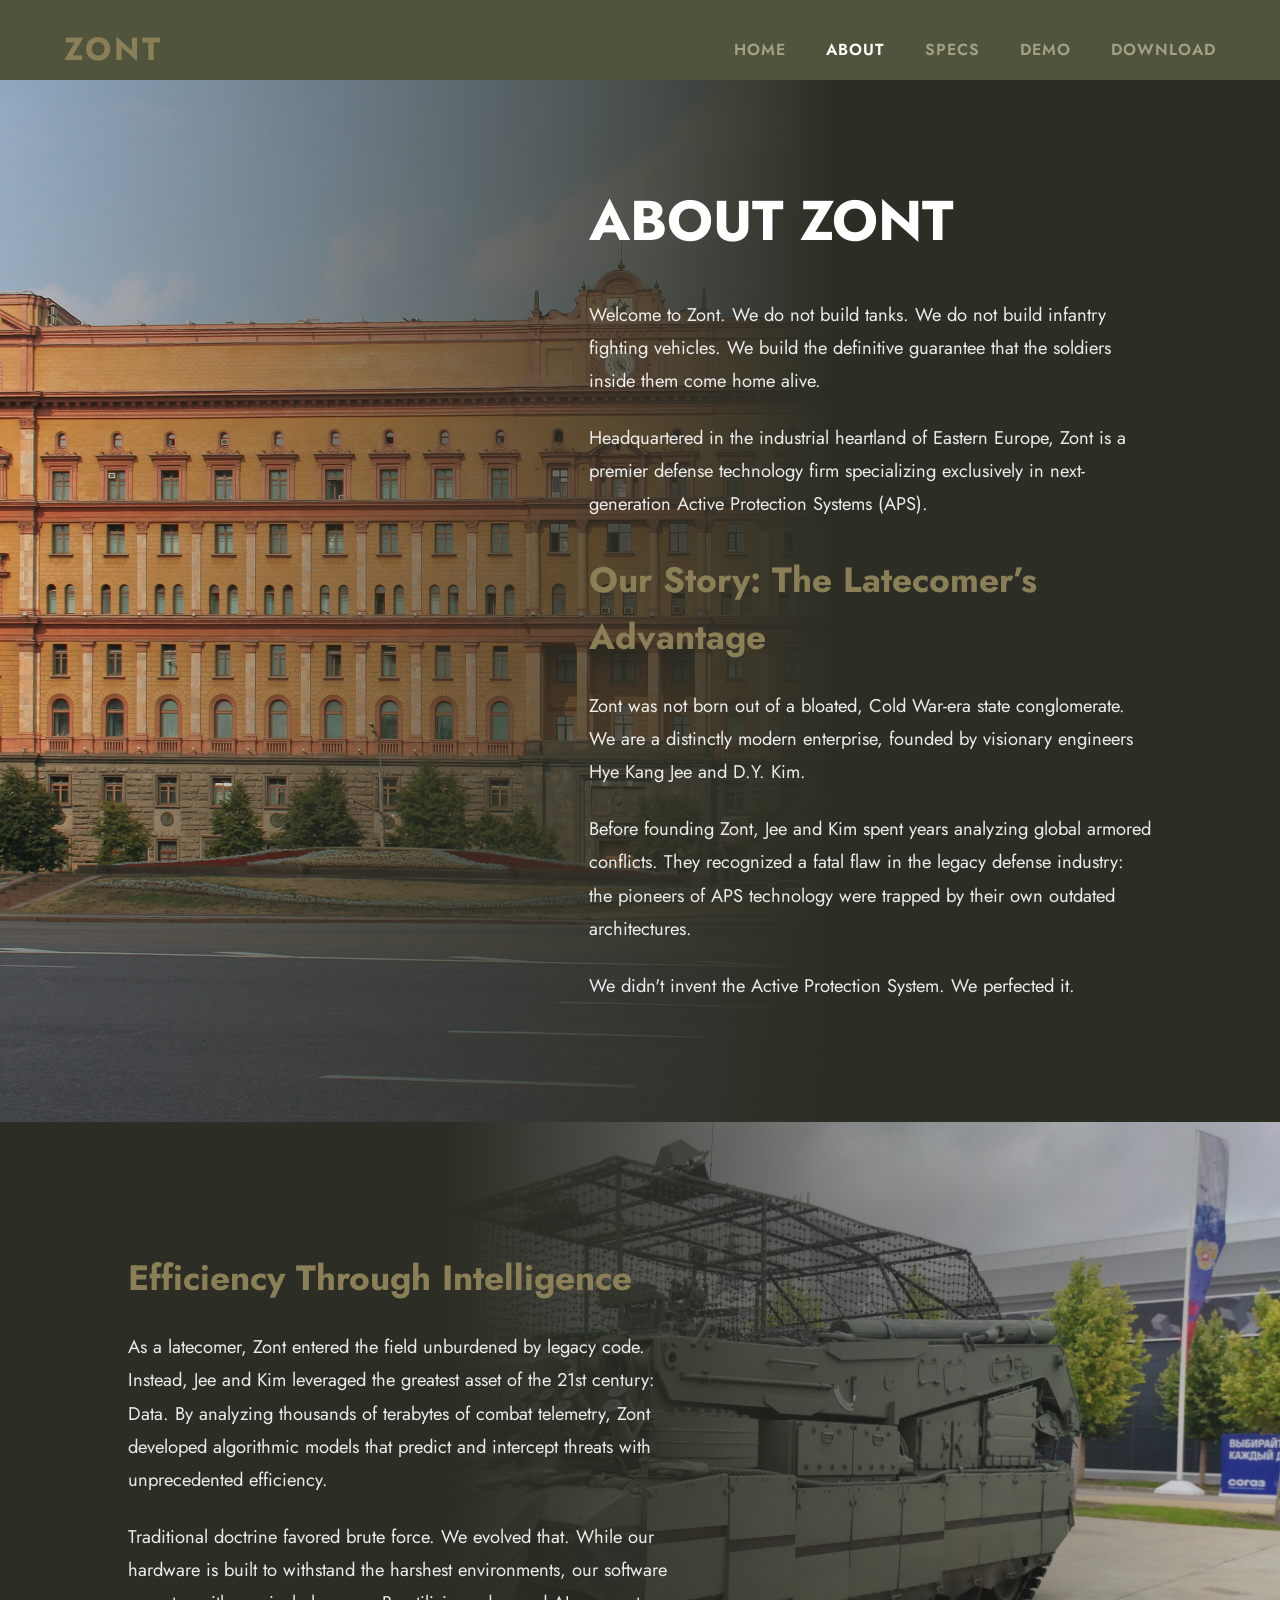
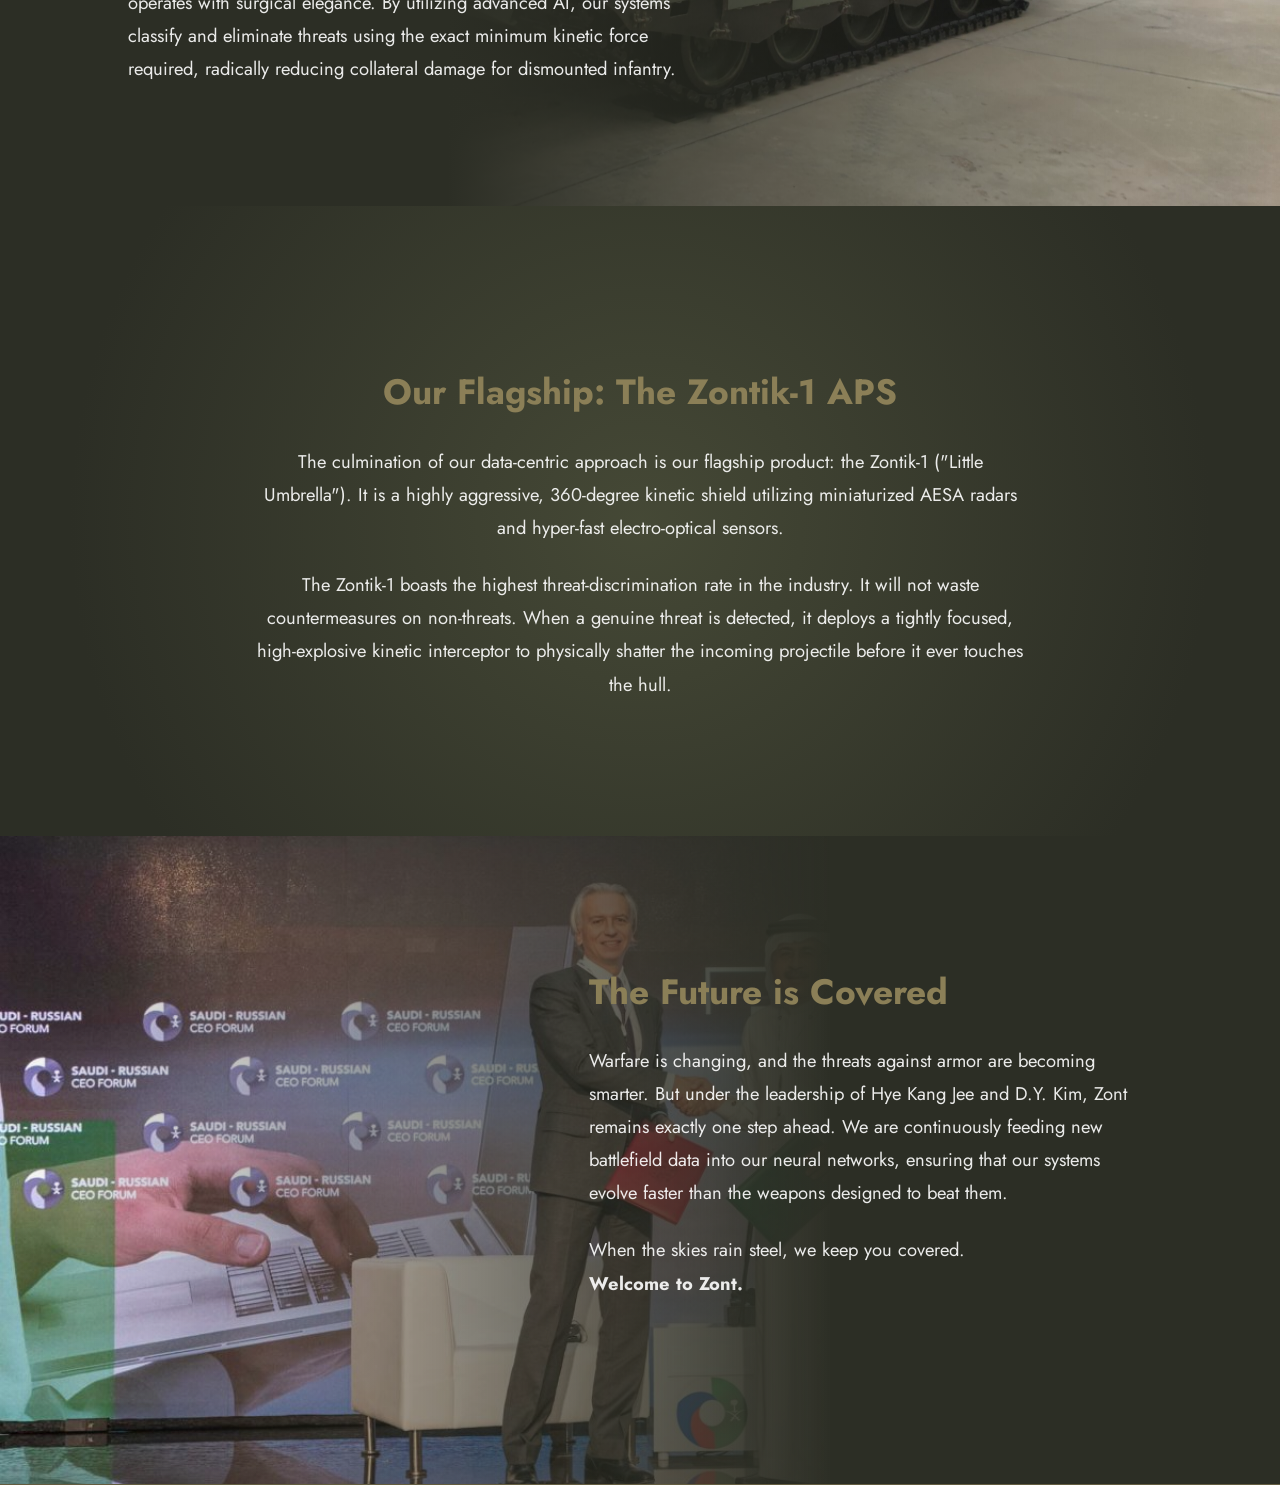
==== about.html @ 107495e9 "Update about.html" ====
<!DOCTYPE html>
<html lang="en">
<head>
    <meta charset="UTF-8">
    <meta name="viewport" content="width=device-width, initial-scale=1.0">
    <title>About Zont</title>
    <link href="https://fonts.googleapis.com/css2?family=Jost:wght@400;600;700&display=swap" rel="stylesheet">
    <link rel="stylesheet" href="style.css">

    <style>
        /* =========================================
           ABOUT PAGE: GRADIENT DECORATION (UPDATED)
           ========================================= */
        #about {
            padding-top: 5rem;
            padding-bottom: 0;
            padding-left: 0;
            padding-right: 0;
        }

        .about-section {
            padding: 6rem 10%;
            min-height: 70vh;
            display: flex;
            align-items: center;
        }

        .text-box {
            color: rgba(255, 255, 255, 0.9);
            z-index: 2;
        }

        .text-box h2 {
            font-size: 3.5rem;
            color: #ffffff;
            margin-bottom: 2rem;
            text-transform: uppercase;
        }

        .text-box h3 {
            font-size: 2.2rem;
            color: var(--color-4);
            margin-bottom: 1.5rem;
            margin-top: 2rem;
        }

        .text-box p {
            font-size: 1.15rem;
            margin-bottom: 1.5rem;
            line-height: 1.8;
        }

        /* 1. 사진 왼쪽 (company_building.jpg) */
        .bg-left {
            background: linear-gradient(to right, rgba(44, 46, 37, 0) 0%, #2C2E25 65%), url('company_building.jpg') center/cover no-repeat;
        }
        .bg-left .text-box {
            margin-left: auto;
            width: 55%;
        }

        /* 2. 사진 오른쪽 (BREM-80-ARV) */
        .bg-right {
            background: linear-gradient(to left, rgba(44, 46, 37, 0) 0%, #2C2E25 65%), url('BREM-80-ARV-at-Army-2024-event-scaled.jpg') center/cover no-repeat;
        }
        .bg-right .text-box {
            margin-right: auto;
            width: 55%;
        }

        /* 3. 사진 중앙 (image-5.webp) */
        .bg-center {
            background: radial-gradient(circle, rgba(44, 46, 37, 0.3) 0%, #2C2E25 80%), url('image-5.webp') center/cover no-repeat;
            justify-content: center;
            text-align: center;
            padding-bottom: 5rem;
        }
        .bg-center .text-box {
            margin: 0 auto;
            width: 75%;
        }

        /* 4. 사진 왼쪽 하단 (새로운 포럼 이미지) */
        .bg-bottom {
            background: linear-gradient(to right, rgba(44, 46, 37, 0) 0%, #2C2E25 65%), url('bj3qH2gw-Saudi---Russian-CEO-Forum-resize-1200x800.jpg') center/cover no-repeat;
        }
        .bg-bottom .text-box {
            margin-left: auto;
            width: 55%;
            padding-bottom: 4rem;
        }
    </style>
</head>
<body>
    <nav id="navbar">
        <div class="logo">ZONT</div>
        <ul class="nav-links">
            <li><a href="index.html">Home</a></li>
            <li><a href="about.html" class="active">About</a></li>
            <li><a href="index.html#specs">Specs</a></li>
            <li><a href="demo.html">Demo</a></li>
            <li><a href="index.html#download">Download</a></li>
        </ul>
    </nav>

    <section id="about">
        
        <div class="about-section bg-left">
            <div class="text-box">
                <h2>About Zont</h2>
                <p>Welcome to Zont. We do not build tanks. We do not build infantry fighting vehicles. We build the definitive guarantee that the soldiers inside them come home alive.</p>
                <p>Headquartered in the industrial heartland of Eastern Europe, Zont is a premier defense technology firm specializing exclusively in next-generation Active Protection Systems (APS).</p>

                <h3>Our Story: The Latecomer’s Advantage</h3>
                <p>Zont was not born out of a bloated, Cold War-era state conglomerate. We are a distinctly modern enterprise, founded by visionary engineers Hye Kang Jee and D.Y. Kim.</p>
                <p>Before founding Zont, Jee and Kim spent years analyzing global armored conflicts. They recognized a fatal flaw in the legacy defense industry: the pioneers of APS technology were trapped by their own outdated architectures.</p>
                <p>We didn't invent the Active Protection System. We perfected it.</p>
            </div>
        </div>

        <div class="about-section bg-right">
            <div class="text-box">
                <h3>Efficiency Through Intelligence</h3>
                <p>As a latecomer, Zont entered the field unburdened by legacy code. Instead, Jee and Kim leveraged the greatest asset of the 21st century: Data. By analyzing thousands of terabytes of combat telemetry, Zont developed algorithmic models that predict and intercept threats with unprecedented efficiency.</p>
                <p>Traditional doctrine favored brute force. We evolved that. While our hardware is built to withstand the harshest environments, our software operates with surgical elegance. By utilizing advanced AI, our systems classify and eliminate threats using the exact minimum kinetic force required, radically reducing collateral damage for dismounted infantry.</p>
            </div>
        </div>

        <div class="about-section bg-center">
            <div class="text-box">
                <h3>Our Flagship: The Zontik-1 APS</h3>
                <p>The culmination of our data-centric approach is our flagship product: the Zontik-1 ("Little Umbrella"). It is a highly aggressive, 360-degree kinetic shield utilizing miniaturized AESA radars and hyper-fast electro-optical sensors.</p>
                <p>The Zontik-1 boasts the highest threat-discrimination rate in the industry. It will not waste countermeasures on non-threats. When a genuine threat is detected, it deploys a tightly focused, high-explosive kinetic interceptor to physically shatter the incoming projectile before it ever touches the hull.</p>
            </div>
        </div>

        <div class="about-section bg-bottom">
            <div class="text-box">
                <h3>The Future is Covered</h3>
                <p>Warfare is changing, and the threats against armor are becoming smarter. But under the leadership of Hye Kang Jee and D.Y. Kim, Zont remains exactly one step ahead. We are continuously feeding new battlefield data into our neural networks, ensuring that our systems evolve faster than the weapons designed to beat them.</p>
                <p>When the skies rain steel, we keep you covered.<br><strong>Welcome to Zont.</strong></p>
            </div>
        </div>

    </section>

    <script src="script.js"></script>
</body>
</html>
---- style.css ----
/* ==========================================================================
   1. VARIABLES & RESET (변수 및 초기화)
   ========================================================================== */
:root {
    --color-1: #2C2E25;
    --color-2: #50543D;
    --color-3: #635D40;
    --color-4: #8B7F57;
    --color-5: #A3A184;
}

* {
    margin: 0;
    padding: 0;
    box-sizing: border-box;
}

body, html {
    font-family: 'Jost', sans-serif;
    background-color: var(--color-1);
    color: var(--color-5);
    scroll-behavior: smooth;
    line-height: 1.6;
}

/* ==========================================================================
   2. TYPOGRAPHY & UI ELEMENTS (공통 레이아웃 및 UI 요소)
   ========================================================================== */
/* 섹션 공통 레이아웃: 블록 형태의 구조 강조 */
section {
    padding: 6rem 10%;
    min-height: 50vh;
    display: flex;
    flex-direction: column;
    justify-content: center;
    border-bottom: 1px solid var(--color-3);
}

/* 공통 섹션 제목: 칼라시니코프 사이트 특유의 짧은 강조선 사용 */
.section-title {
    font-size: 3rem;
    margin-bottom: 3rem;
    text-transform: uppercase;
    color: #ffffff;
    letter-spacing: 2px;
    position: relative;
    padding-bottom: 1rem;
}

.section-title::after {
    content: '';
    position: absolute;
    bottom: 0;
    left: 0;
    width: 60px;
    height: 4px;
    background-color: var(--color-4);
}

/* 공통 버튼: 둥근 모서리와 그라데이션 제거, 직관적인 평면 디자인 */
.btn {
    display: inline-block;
    padding: 1rem 3rem;
    background-color: var(--color-4);
    color: var(--color-1);
    text-decoration: none;
    font-size: 1.1rem;
    font-weight: 700;
    text-transform: uppercase;
    letter-spacing: 2px;
    border: 2px solid var(--color-4);
    transition: all 0.3s;
}

.btn:hover {
    background-color: transparent;
    color: var(--color-4);
}

/* ==========================================================================
   3. NAVIGATION BAR (가이드바)
   ========================================================================== */
/* 어둡고 직선적인 상단 바 */
#navbar {
    display: flex;
    justify-content: space-between;
    align-items: center;
    padding: 1.5rem 4rem;
    background-color: rgba(44, 46, 37, 0.95);
    position: fixed;
    width: 100%;
    top: 0;
    z-index: 1000;
    border-bottom: 1px solid var(--color-3);
    text-transform: uppercase;
}

.logo {
    font-size: 2rem;
    font-weight: 700;
    color: var(--color-4);
    letter-spacing: 3px;
}

.nav-links {
    list-style: none;
    display: flex;
    gap: 2.5rem;
}

.nav-links a {
    color: var(--color-5);
    text-decoration: none;
    font-size: 1rem;
    font-weight: 600;
    letter-spacing: 1px;
    transition: color 0.3s;
}

.nav-links a:hover, .nav-links a.active {
    color: #ffffff;
}

/* ==========================================================================
   4. HERO SECTION (메인 최상단 슬라이더 화면)
   ========================================================================== */
.hero {
    position: relative;
    height: 100vh;
    background:
        linear-gradient(rgba(44, 46, 37, 0.8), rgba(44, 46, 37, 0.95)),
        url("company_building.jpg");
    background-size: cover;
    background-position: center;
    background-repeat: no-repeat;
    border-bottom: 5px solid var(--color-4);
    overflow: hidden;
}

.slider-container {
    position: relative;
    width: 100%;
    height: 100%;
}

.hero-slide {
    position: absolute;
    top: 0;
    left: 0;
    width: 100%;
    height: 100%;
    display: flex;
    align-items: center;
    padding: 0 10%;
    opacity: 0;
    visibility: hidden;
    transition: opacity 0.6s ease-in-out, visibility 0.6s ease-in-out;
}

.hero-slide.active {
    opacity: 1;
    visibility: visible;
    z-index: 2;
}

.hero-content {
    max-width: 800px;
    transform: translateY(20px);
    transition: transform 0.6s ease-in-out;
}

.hero-slide.active .hero-content {
    transform: translateY(0);
}

.hero-content h1 {
    font-size: 6rem;
    font-weight: 700;
    color: #ffffff;
    margin-bottom: 1rem;
    letter-spacing: 5px;
    text-transform: uppercase;
    line-height: 1.1;
}

.hero-content p {
    font-size: 1.5rem;
    color: var(--color-5);
    margin-bottom: 3rem;
    font-weight: 400;
    letter-spacing: 1px;
}

/* 슬라이더 화살표 (박스 제거 및 깔끔한 텍스트형으로 변경) */
.slide-arrow {
    position: absolute;
    top: 50%;
    transform: translateY(-50%);
    background: transparent; /* 배경 투명하게 */
    color: rgba(255, 255, 255, 0.5); /* 반투명한 흰색 */
    border: none; /* 테두리 제거 */
    font-size: 3rem; /* 화살표 크기 키움 */
    padding: 10px 20px;
    cursor: pointer;
    z-index: 10;
    transition: color 0.3s, transform 0.3s;
}

.slide-arrow:hover {
    background: transparent;
    color: var(--color-4); /* 마우스 올리면 브랜드 컬러로 변경 */
    transform: translateY(-50%) scale(1.2); /* 살짝 커지는 애니메이션 */
}

.prev-arrow { left: 2%; }
.next-arrow { right: 2%; }

/* ==========================================================================
   비디오 슬라이드 배경 처리
   ========================================================================== */
.video-container {
    position: absolute;
    top: 0;
    left: 0;
    width: 100%;
    height: 100%;
    z-index: 0;
    overflow: hidden;
}

.video-container video {
    width: 100%;
    height: 100%;
    object-fit: cover; /* 영상 비율을 유지하면서 꽉 채움 */
}

/* 영상 위에 어두운 그라데이션 필름을 덮어 글씨가 잘 보이게 함 */
.video-container::after {
    content: '';
    position: absolute;
    top: 0;
    left: 0;
    width: 100%;
    height: 100%;
    background: linear-gradient(rgba(44, 46, 37, 0.7), rgba(44, 46, 37, 0.95));
}

.hero-slide .hero-content {
    position: relative;
    z-index: 1; /* 비디오보다 글씨가 위에 오도록 설정 */
}

/* 슬라이더 하단 점(Dots) */
.slider-dots {
    position: absolute;
    bottom: 5%;
    width: 100%;
    text-align: center;
    z-index: 10;
}

.dot {
    display: inline-block;
    width: 12px;
    height: 12px;
    margin: 0 6px;
    background-color: var(--color-3);
    border-radius: 50%;
    cursor: pointer;
    transition: background-color 0.3s;
}

.dot.active, .dot:hover {
    background-color: var(--color-4);
}

/* ==========================================================================
   5. SPECIFIC SECTIONS (개별 섹션 상세 설정)
   ========================================================================== */
/* 5-1. Company 섹션 */
#company {
    background-color: var(--color-1);
}

#company p {
    font-size: 1.2rem;
    max-width: 900px;
    margin-bottom: 1.5rem;
    color: var(--color-5);
}

/* 5-2. AI System 섹션 */
#ai-system {
    background-color: var(--color-2);
}

.ai-container {
    display: grid;
    grid-template-columns: repeat(auto-fit, minmax(300px, 1fr));
    gap: 20px;
    margin-bottom: 3rem;
}

.ai-image {
    width: 100%;
    height: auto;
    display: block;
    border: 1px solid var(--color-3);
    filter: grayscale(40%) contrast(110%);
    transition: filter 0.3s;
}

.ai-image:hover {
    filter: grayscale(0%) contrast(100%);
}

.ai-text {
    max-width: 900px;
}

.ai-text p {
    font-size: 1.2rem;
    margin-bottom: 1.5rem;
    color: #ffffff;
}

.ai-text ul {
    list-style-type: square;
    margin-left: 2rem;
    color: var(--color-4);
}

.ai-text li {
    font-size: 1.1rem;
    margin-bottom: 0.5rem;
    color: #ffffff;
}

/* 5-3. About 섹션 */
#about {
    background-color: var(--color-2);
    color: #ffffff; /* 본문 텍스트 색상을 흰색으로 변경 */
}

#about .section-title {
    color: #ffffff; /* 큰 제목 색상을 흰색으로 변경 */
}

/* 밑줄 색상은 흰색 글씨와 잘 어울리도록 기존 var(--color-4) 계열로 맞추거나 밝게 유지합니다 */
#about .section-title::after {
    background-color: var(--color-4);
}

.about-text-container {
    max-width: 900px;
}

.about-text-container p {
    font-size: 1.15rem;
    line-height: 1.8;
    margin-bottom: 1.5rem;
}

.about-text-container h3 {
    font-size: 1.8rem;
    margin-top: 3.5rem;
    margin-bottom: 1rem;
    color: #ffffff; /* 소제목 색상을 흰색으로 변경 */
    text-transform: uppercase;
    letter-spacing: 1px;
}

/* ==========================================================================
   6. SPECS SECTION (슬라이드 애니메이션 및 측면 그라데이션 적용)
   ========================================================================== */
#specs {
    position: relative;
    background-color: var(--color-1); /* 전체 기본 배경색 */
    color: var(--color-5);
    padding: 8rem 10%;
    border-bottom: 1px solid var(--color-3);
    overflow: hidden; /* 이미지가 영역 밖으로 튀어나가는 것을 방지 */
}

/* 배경 이미지 및 그라데이션 덮개 (가상 요소 사용) */
#specs::before {
    content: '';
    position: absolute;
    top: 0;
    left: 0; /* 왼쪽 배치 */
    width: 65%; /* 이미지가 차지할 너비 */
    height: 100%;
    
    /* 왼쪽(원본 이미지)에서 오른쪽(배경색)으로 자연스럽게 사라지는 그라데이션 */
    background: linear-gradient(
        to right, 
        rgba(44, 46, 37, 0.2) 0%, 
        var(--color-1) 80%
    ), url('APS.webp');
    background-size: cover;
    background-position: center right; /* 이미지 위치 조정 */
    background-repeat: no-repeat;
    z-index: 1;

    /* 애니메이션 초기 상태: 왼쪽으로 밀려있고 투명함 */
    transform: translateX(-100px);
    opacity: 0;
    transition: transform 1.2s ease-out, opacity 1.2s ease-out;
}

/* .is-visible 클래스가 추가되면 원래 위치로 슬라이드 인 */
#specs.is-visible::before {
    transform: translateX(0);
    opacity: 1;
}

/* .is-hidden 클래스가 추가되면 왼쪽으로 슬라이드 아웃 */
#specs.is-hidden::before {
    transform: translateX(-100px);
    opacity: 0;
}

/* 텍스트와 표가 사진 위로 올라오도록 설정 */
.specs-content {
    display: flex;
    flex-direction: column;
    gap: 3rem;
    position: relative;
    z-index: 2;
    width: 60%; /* 텍스트가 오른쪽 절반에 위치하도록 너비 제한 */
    margin-left: auto; /* 오른쪽 정렬 */
}

/* ... (기존 .specs-overview, .specs-table 스타일 유지) ... */

/* 기존 반투명 박스 배경 제거 (이미지와 자연스럽게 어우러지도록) */
.specs-overview {
    padding-left: 1.5rem;
    border-left: 5px solid var(--color-4);
}

.specs-overview h3 {
    font-size: 1.5rem;
    color: var(--color-4);
    margin-bottom: 1rem;
    text-transform: uppercase;
    letter-spacing: 1px;
}

.specs-overview p {
    font-size: 1.15rem;
    line-height: 1.7;
    margin-bottom: 1rem;
    color: #ffffff;
}

/* 제원표 디자인 */
.specs-table {
    width: 100%;
    border-collapse: collapse;
}

.specs-table th, .specs-table td {
    padding: 1.5rem 1rem;
    border-bottom: 1px solid var(--color-3);
    text-align: left;
    font-size: 1.1rem;
}

.specs-table th {
    color: var(--color-4);
    font-weight: 700;
    width: 40%;
    text-transform: uppercase;
    letter-spacing: 1px;
}

.specs-table td {
    color: #ffffff;
}
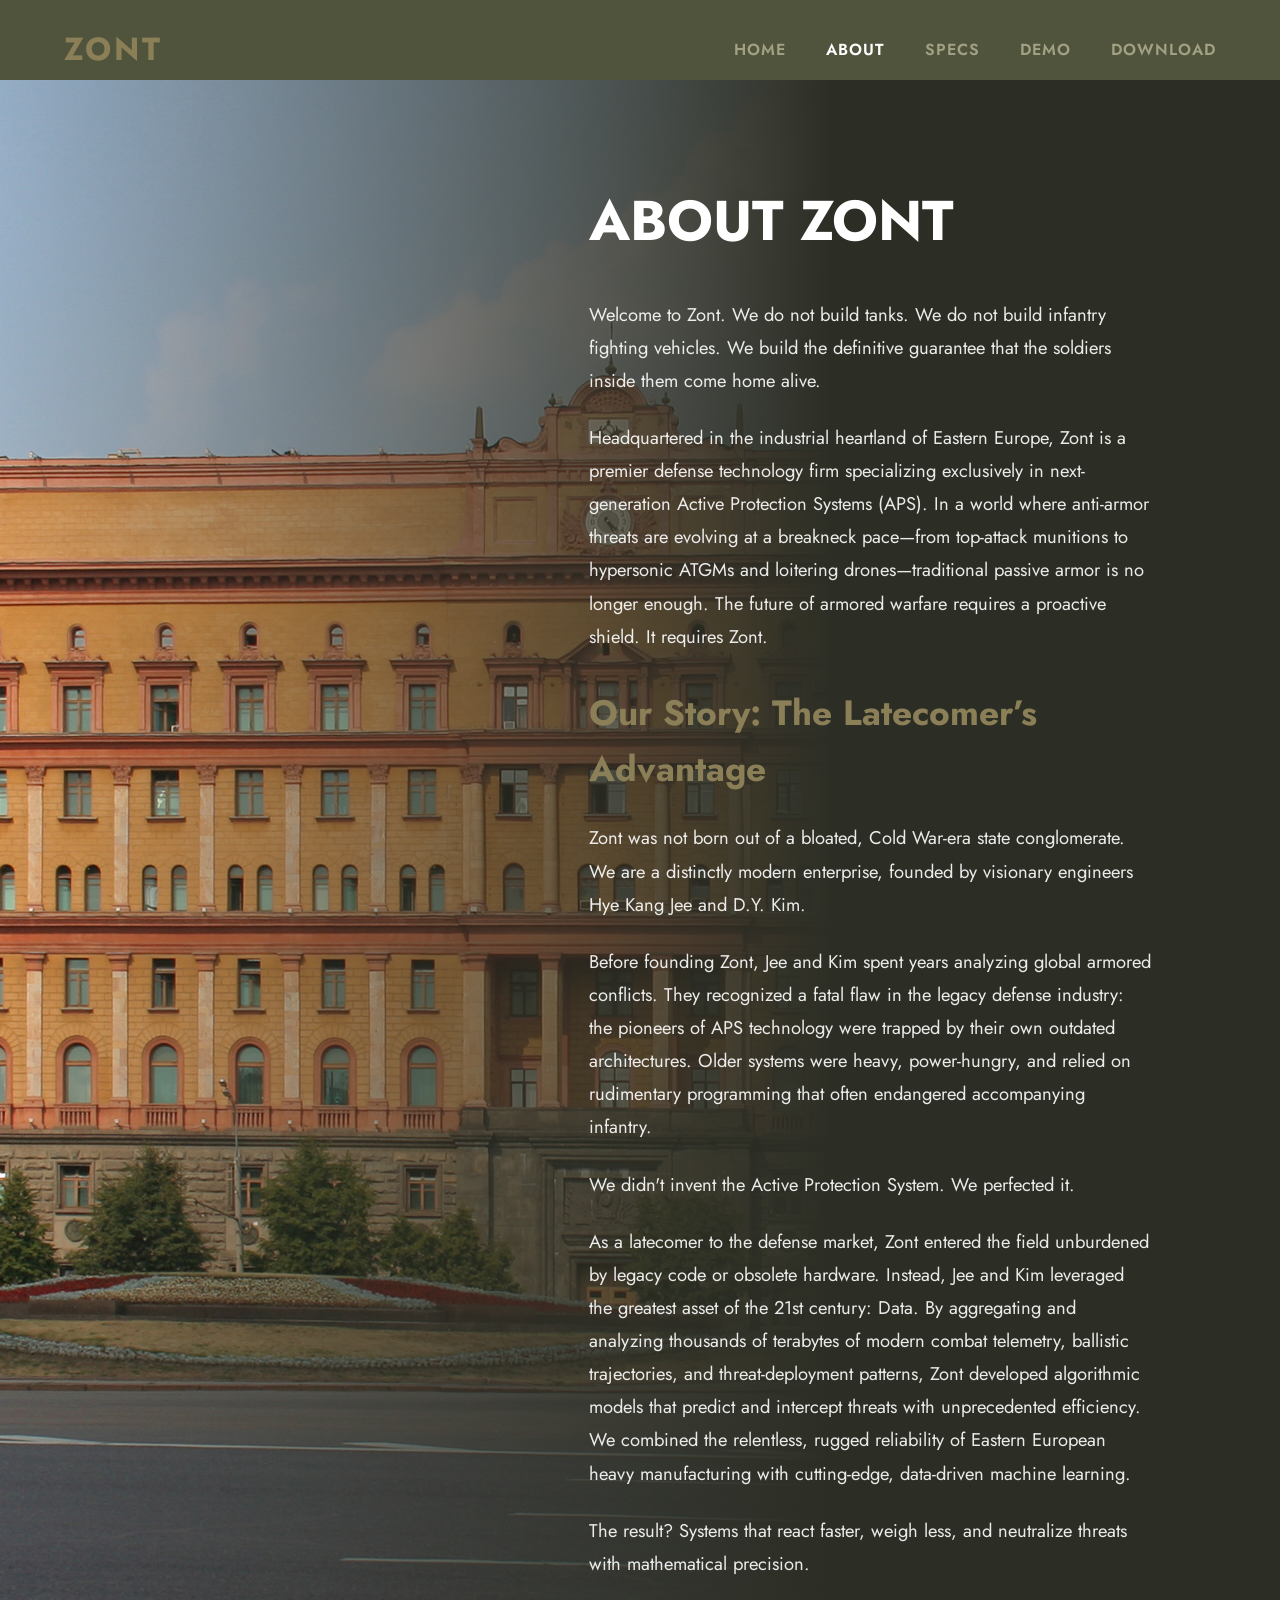
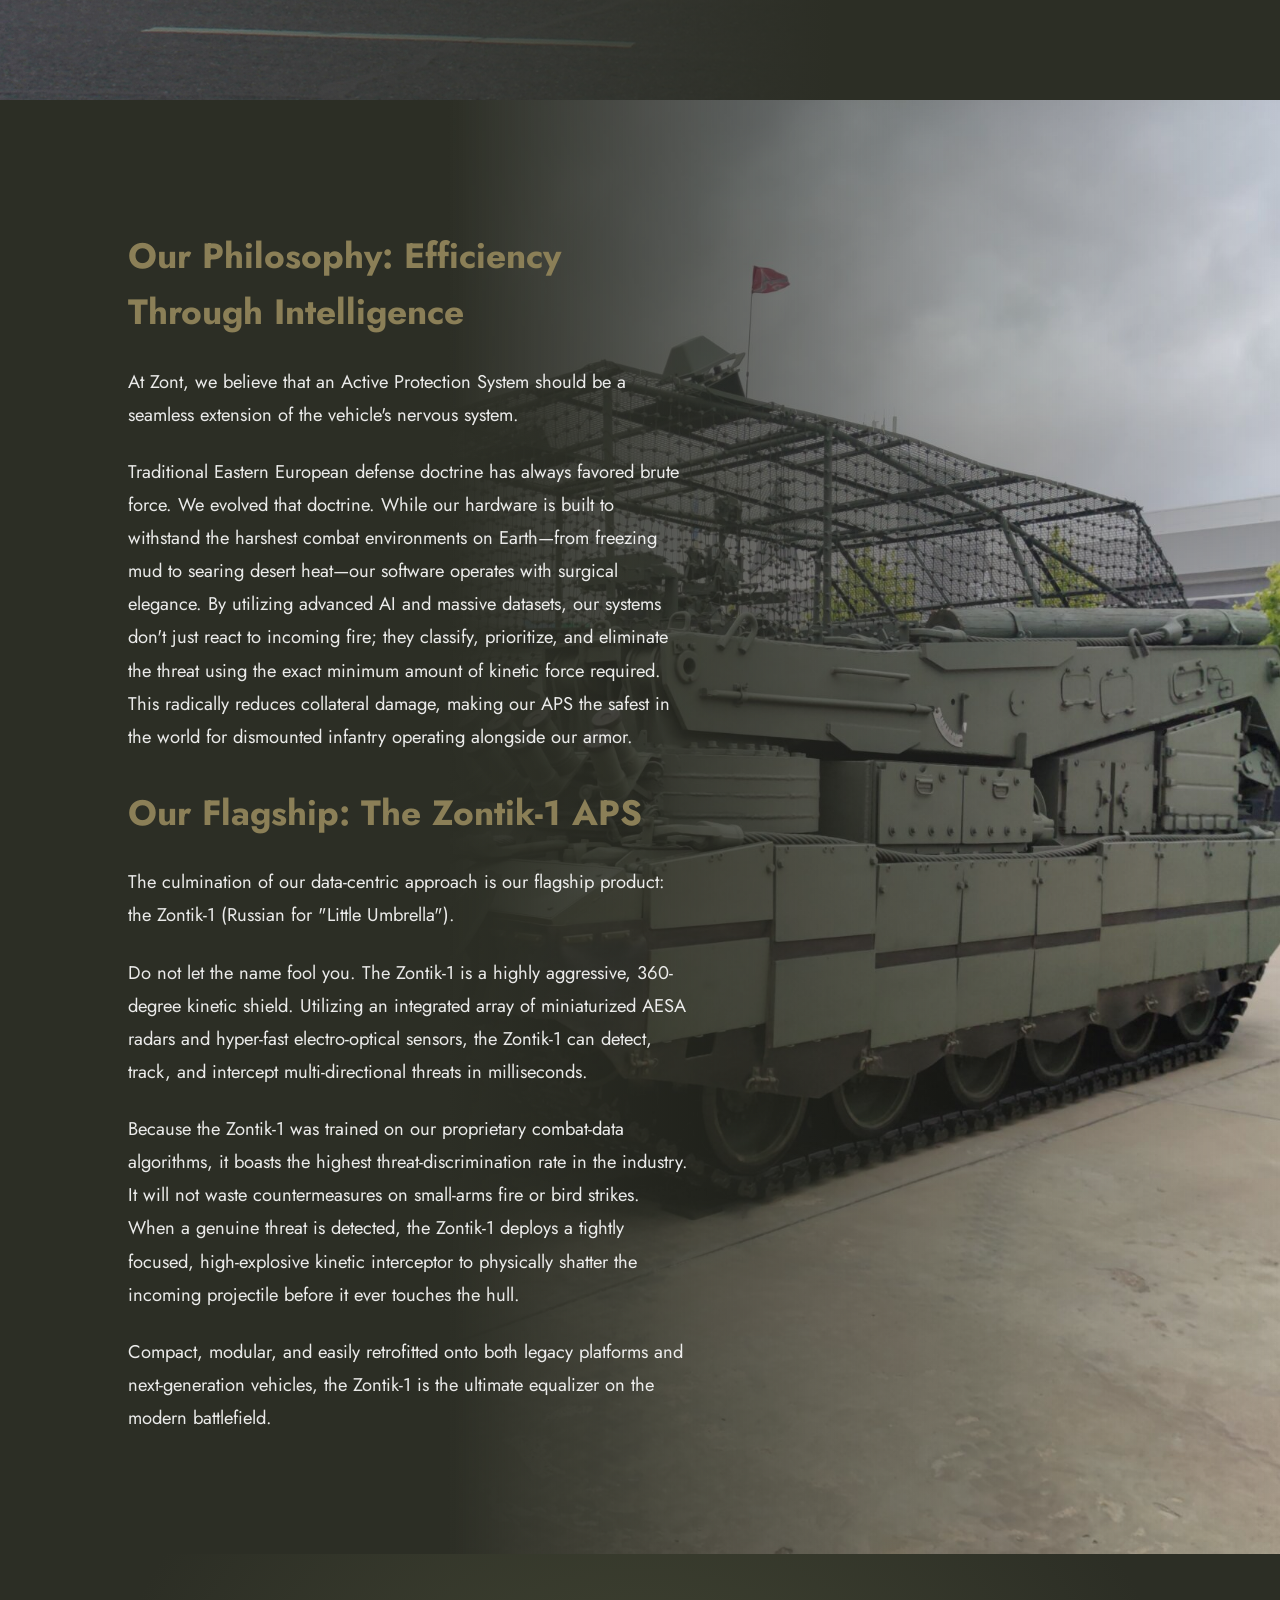
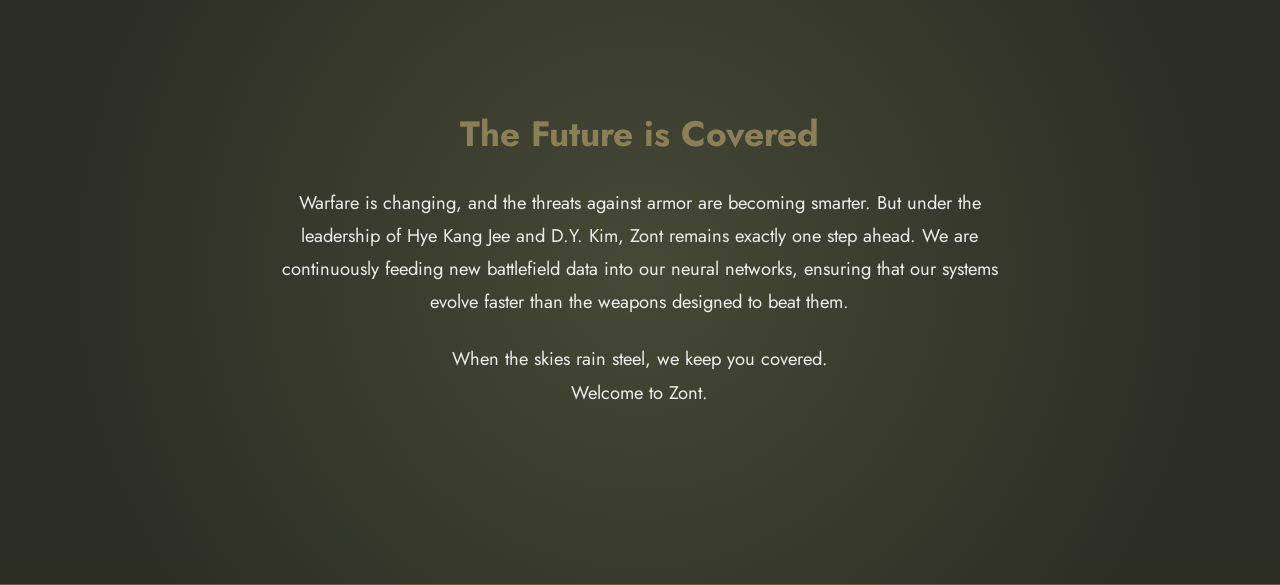
==== commit caef92d3: "Refactor about.html for improved content and styles" ====
--- a/about.html
+++ b/about.html
@@ -9,8 +9,9 @@
 
     <style>
         /* =========================================
-           ABOUT PAGE: GRADIENT DECORATION (UPDATED)
+           ABOUT PAGE: GRADIENT DECORATION
            ========================================= */
+        /* 전체 컨테이너 패딩 리셋 */
         #about {
             padding-top: 5rem;
             padding-bottom: 0;
@@ -50,7 +51,7 @@
             line-height: 1.8;
         }
 
-        /* 1. 사진 왼쪽 (company_building.jpg) */
+        /* 1. 사진 왼쪽 (왼쪽에서 오른쪽으로 어두워지는 그라데이션) -> 텍스트는 오른쪽 배치 */
         .bg-left {
             background: linear-gradient(to right, rgba(44, 46, 37, 0) 0%, #2C2E25 65%), url('company_building.jpg') center/cover no-repeat;
         }
@@ -59,7 +60,7 @@
             width: 55%;
         }
 
-        /* 2. 사진 오른쪽 (BREM-80-ARV) */
+        /* 2. 사진 오른쪽 (오른쪽에서 왼쪽으로 어두워지는 그라데이션) -> 텍스트는 왼쪽 배치 */
         .bg-right {
             background: linear-gradient(to left, rgba(44, 46, 37, 0) 0%, #2C2E25 65%), url('BREM-80-ARV-at-Army-2024-event-scaled.jpg') center/cover no-repeat;
         }
@@ -68,26 +69,16 @@
             width: 55%;
         }
 
-        /* 3. 사진 중앙 (image-5.webp) */
+        /* 3. 사진 중앙 (중앙에서 바깥으로 어두워지는 원형 그라데이션) -> 텍스트는 중앙 배치 */
         .bg-center {
             background: radial-gradient(circle, rgba(44, 46, 37, 0.3) 0%, #2C2E25 80%), url('image-5.webp') center/cover no-repeat;
             justify-content: center;
             text-align: center;
-            padding-bottom: 5rem;
+            padding-bottom: 8rem;
         }
         .bg-center .text-box {
             margin: 0 auto;
-            width: 75%;
-        }
-
-        /* 4. 사진 왼쪽 하단 (새로운 포럼 이미지) */
-        .bg-bottom {
-            background: linear-gradient(to right, rgba(44, 46, 37, 0) 0%, #2C2E25 65%), url('bj3qH2gw-Saudi---Russian-CEO-Forum-resize-1200x800.jpg') center/cover no-repeat;
-        }
-        .bg-bottom .text-box {
-            margin-left: auto;
-            width: 55%;
-            padding-bottom: 4rem;
+            width: 70%;
         }
     </style>
 </head>
@@ -98,8 +89,7 @@
             <li><a href="index.html">Home</a></li>
             <li><a href="about.html" class="active">About</a></li>
             <li><a href="index.html#specs">Specs</a></li>
-            <li><a href="demo.html">Demo</a></li>
-            <li><a href="index.html#download">Download</a></li>
+            <li><a href="demo.html">Demo</a></li> <li><a href="index.html#download">Download</a></li>
         </ul>
     </nav>
 
@@ -109,36 +99,36 @@
             <div class="text-box">
                 <h2>About Zont</h2>
                 <p>Welcome to Zont. We do not build tanks. We do not build infantry fighting vehicles. We build the definitive guarantee that the soldiers inside them come home alive.</p>
-                <p>Headquartered in the industrial heartland of Eastern Europe, Zont is a premier defense technology firm specializing exclusively in next-generation Active Protection Systems (APS).</p>
+                <p>Headquartered in the industrial heartland of Eastern Europe, Zont is a premier defense technology firm specializing exclusively in next-generation Active Protection Systems (APS). In a world where anti-armor threats are evolving at a breakneck pace—from top-attack munitions to hypersonic ATGMs and loitering drones—traditional passive armor is no longer enough. The future of armored warfare requires a proactive shield. It requires Zont.</p>
 
                 <h3>Our Story: The Latecomer’s Advantage</h3>
                 <p>Zont was not born out of a bloated, Cold War-era state conglomerate. We are a distinctly modern enterprise, founded by visionary engineers Hye Kang Jee and D.Y. Kim.</p>
-                <p>Before founding Zont, Jee and Kim spent years analyzing global armored conflicts. They recognized a fatal flaw in the legacy defense industry: the pioneers of APS technology were trapped by their own outdated architectures.</p>
+                <p>Before founding Zont, Jee and Kim spent years analyzing global armored conflicts. They recognized a fatal flaw in the legacy defense industry: the pioneers of APS technology were trapped by their own outdated architectures. Older systems were heavy, power-hungry, and relied on rudimentary programming that often endangered accompanying infantry.</p>
                 <p>We didn't invent the Active Protection System. We perfected it.</p>
+                <p>As a latecomer to the defense market, Zont entered the field unburdened by legacy code or obsolete hardware. Instead, Jee and Kim leveraged the greatest asset of the 21st century: Data. By aggregating and analyzing thousands of terabytes of modern combat telemetry, ballistic trajectories, and threat-deployment patterns, Zont developed algorithmic models that predict and intercept threats with unprecedented efficiency. We combined the relentless, rugged reliability of Eastern European heavy manufacturing with cutting-edge, data-driven machine learning.</p>
+                <p>The result? Systems that react faster, weigh less, and neutralize threats with mathematical precision.</p>
             </div>
         </div>
 
         <div class="about-section bg-right">
             <div class="text-box">
-                <h3>Efficiency Through Intelligence</h3>
-                <p>As a latecomer, Zont entered the field unburdened by legacy code. Instead, Jee and Kim leveraged the greatest asset of the 21st century: Data. By analyzing thousands of terabytes of combat telemetry, Zont developed algorithmic models that predict and intercept threats with unprecedented efficiency.</p>
-                <p>Traditional doctrine favored brute force. We evolved that. While our hardware is built to withstand the harshest environments, our software operates with surgical elegance. By utilizing advanced AI, our systems classify and eliminate threats using the exact minimum kinetic force required, radically reducing collateral damage for dismounted infantry.</p>
+                <h3>Our Philosophy: Efficiency Through Intelligence</h3>
+                <p>At Zont, we believe that an Active Protection System should be a seamless extension of the vehicle's nervous system.</p>
+                <p>Traditional Eastern European defense doctrine has always favored brute force. We evolved that doctrine. While our hardware is built to withstand the harshest combat environments on Earth—from freezing mud to searing desert heat—our software operates with surgical elegance. By utilizing advanced AI and massive datasets, our systems don't just react to incoming fire; they classify, prioritize, and eliminate the threat using the exact minimum amount of kinetic force required. This radically reduces collateral damage, making our APS the safest in the world for dismounted infantry operating alongside our armor.</p>
+
+                <h3>Our Flagship: The Zontik-1 APS</h3>
+                <p>The culmination of our data-centric approach is our flagship product: the Zontik-1 (Russian for "Little Umbrella").</p>
+                <p>Do not let the name fool you. The Zontik-1 is a highly aggressive, 360-degree kinetic shield. Utilizing an integrated array of miniaturized AESA radars and hyper-fast electro-optical sensors, the Zontik-1 can detect, track, and intercept multi-directional threats in milliseconds.</p>
+                <p>Because the Zontik-1 was trained on our proprietary combat-data algorithms, it boasts the highest threat-discrimination rate in the industry. It will not waste countermeasures on small-arms fire or bird strikes. When a genuine threat is detected, the Zontik-1 deploys a tightly focused, high-explosive kinetic interceptor to physically shatter the incoming projectile before it ever touches the hull.</p>
+                <p>Compact, modular, and easily retrofitted onto both legacy platforms and next-generation vehicles, the Zontik-1 is the ultimate equalizer on the modern battlefield.</p>
             </div>
         </div>
 
         <div class="about-section bg-center">
             <div class="text-box">
-                <h3>Our Flagship: The Zontik-1 APS</h3>
-                <p>The culmination of our data-centric approach is our flagship product: the Zontik-1 ("Little Umbrella"). It is a highly aggressive, 360-degree kinetic shield utilizing miniaturized AESA radars and hyper-fast electro-optical sensors.</p>
-                <p>The Zontik-1 boasts the highest threat-discrimination rate in the industry. It will not waste countermeasures on non-threats. When a genuine threat is detected, it deploys a tightly focused, high-explosive kinetic interceptor to physically shatter the incoming projectile before it ever touches the hull.</p>
-            </div>
-        </div>
-
-        <div class="about-section bg-bottom">
-            <div class="text-box">
                 <h3>The Future is Covered</h3>
                 <p>Warfare is changing, and the threats against armor are becoming smarter. But under the leadership of Hye Kang Jee and D.Y. Kim, Zont remains exactly one step ahead. We are continuously feeding new battlefield data into our neural networks, ensuring that our systems evolve faster than the weapons designed to beat them.</p>
-                <p>When the skies rain steel, we keep you covered.<br><strong>Welcome to Zont.</strong></p>
+                <p>When the skies rain steel, we keep you covered.<br>Welcome to Zont.</p>
             </div>
         </div>
 
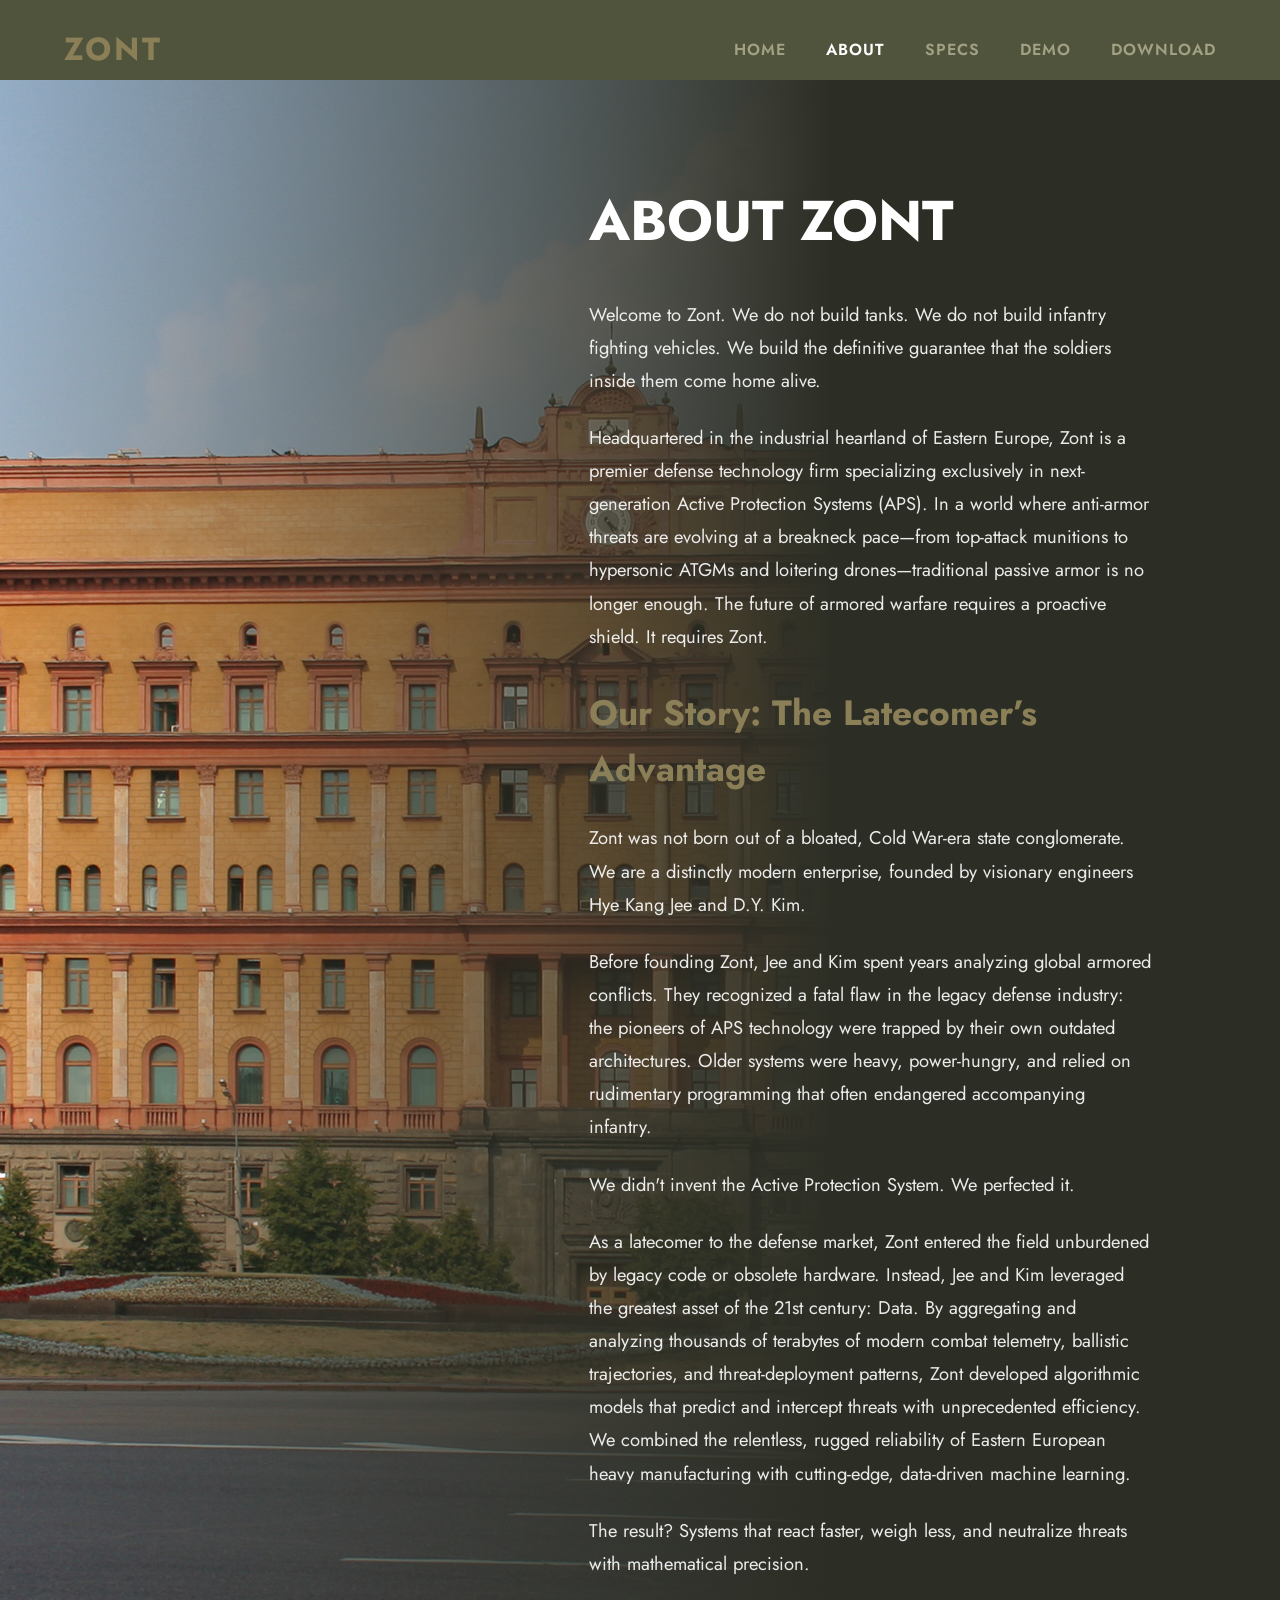
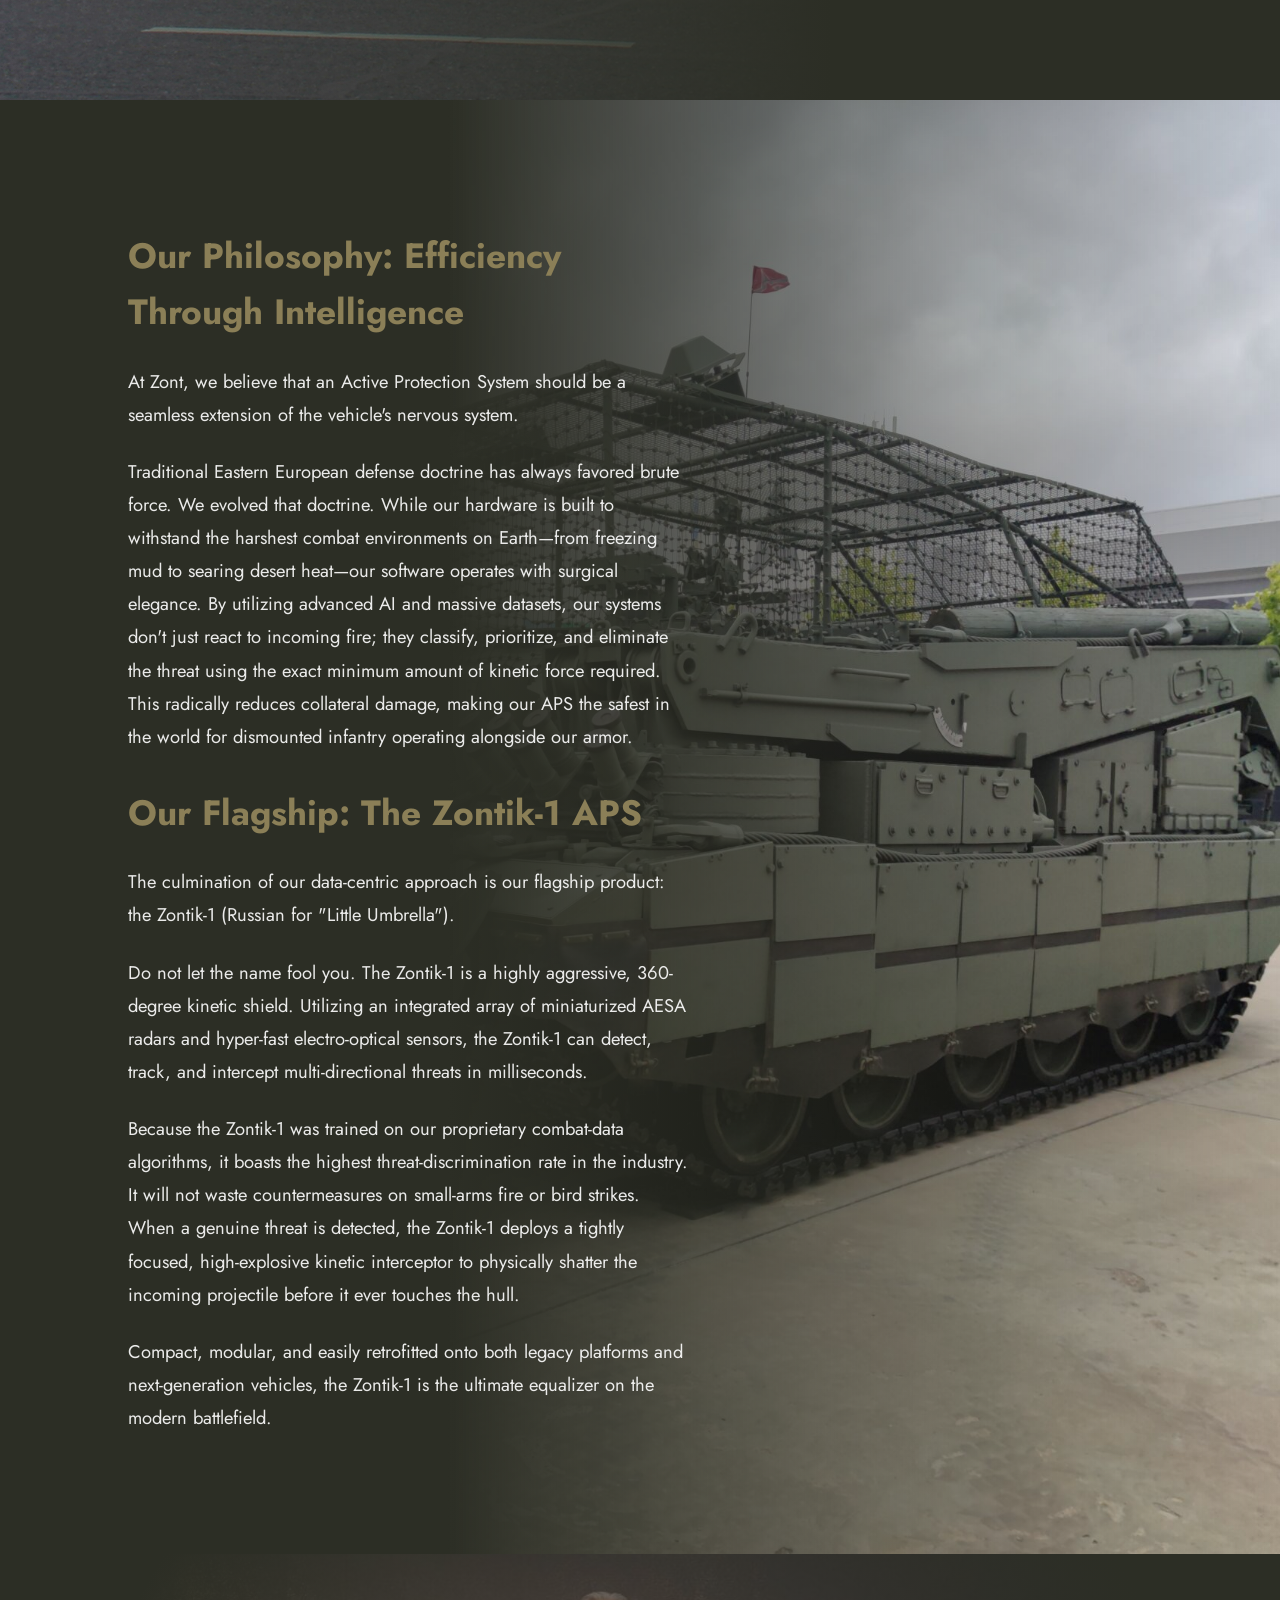
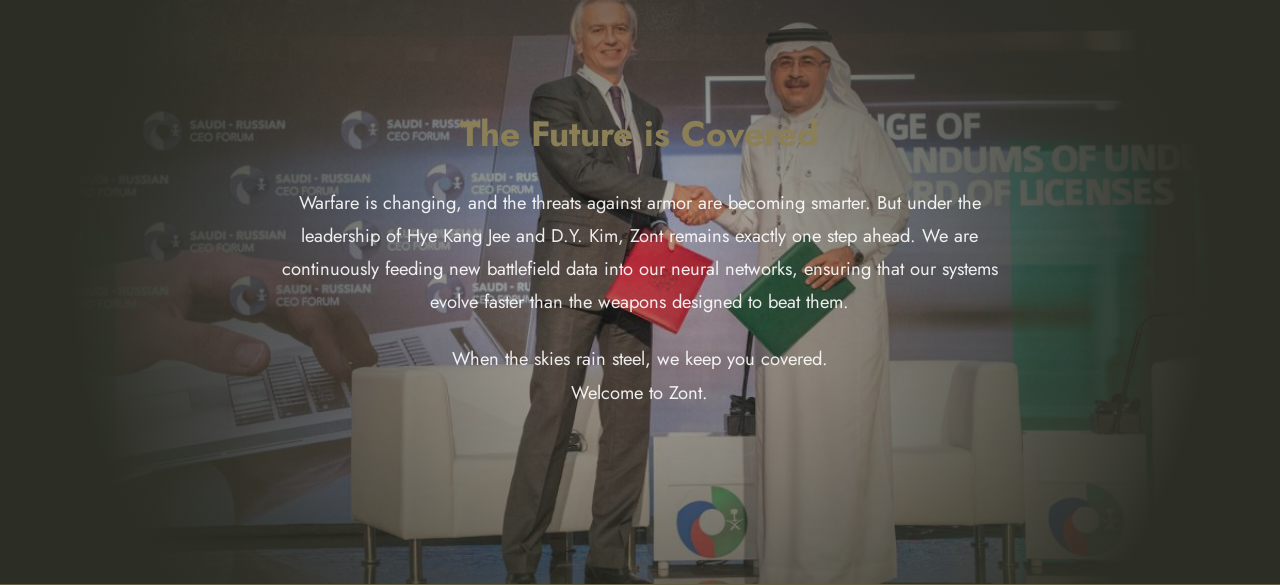
==== commit 6a88a1b4: "Update about.html" ====
--- a/about.html
+++ b/about.html
@@ -71,7 +71,7 @@
 
         /* 3. 사진 중앙 (중앙에서 바깥으로 어두워지는 원형 그라데이션) -> 텍스트는 중앙 배치 */
         .bg-center {
-            background: radial-gradient(circle, rgba(44, 46, 37, 0.3) 0%, #2C2E25 80%), url('image-5.webp') center/cover no-repeat;
+            background: radial-gradient(circle, rgba(44, 46, 37, 0.3) 0%, #2C2E25 80%), url('bj3qH2gw-Saudi---Russian-CEO-Forum-resize-1200x800.jpg') center/cover no-repeat;
             justify-content: center;
             text-align: center;
             padding-bottom: 8rem;
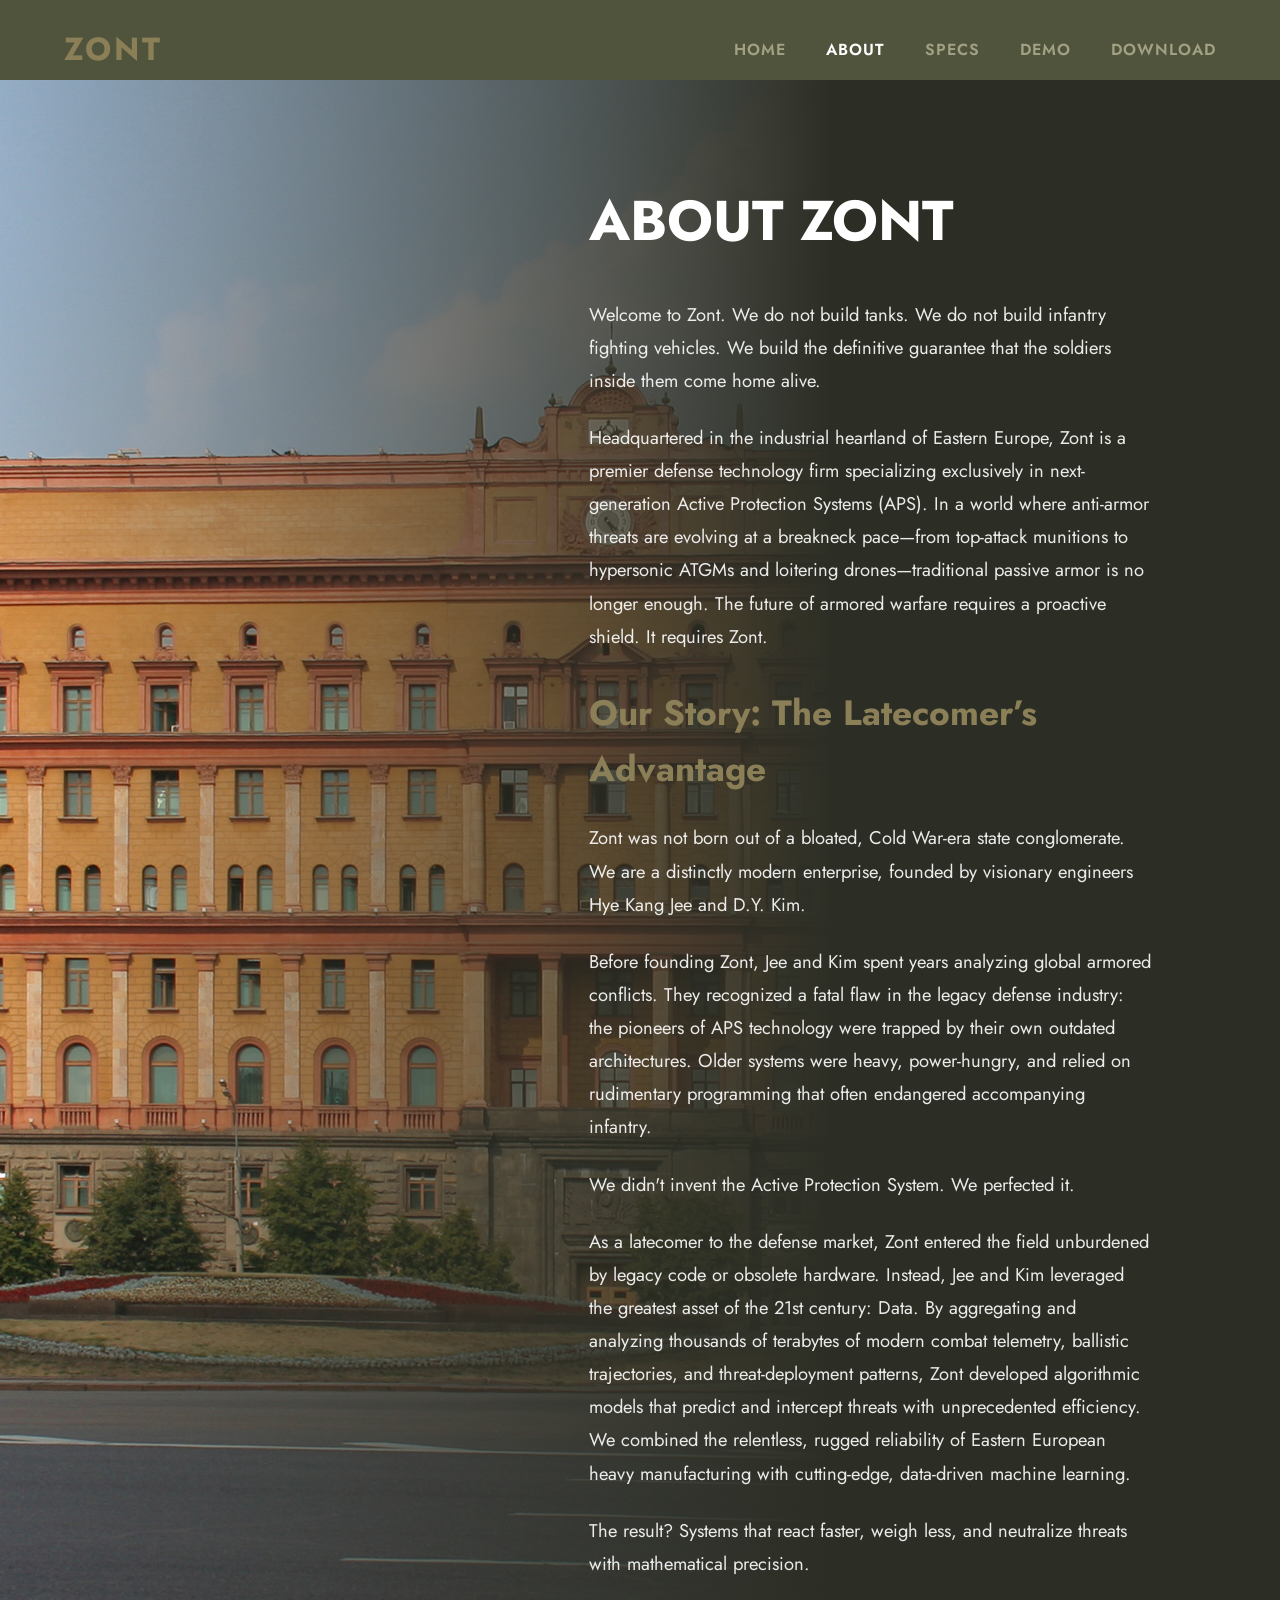
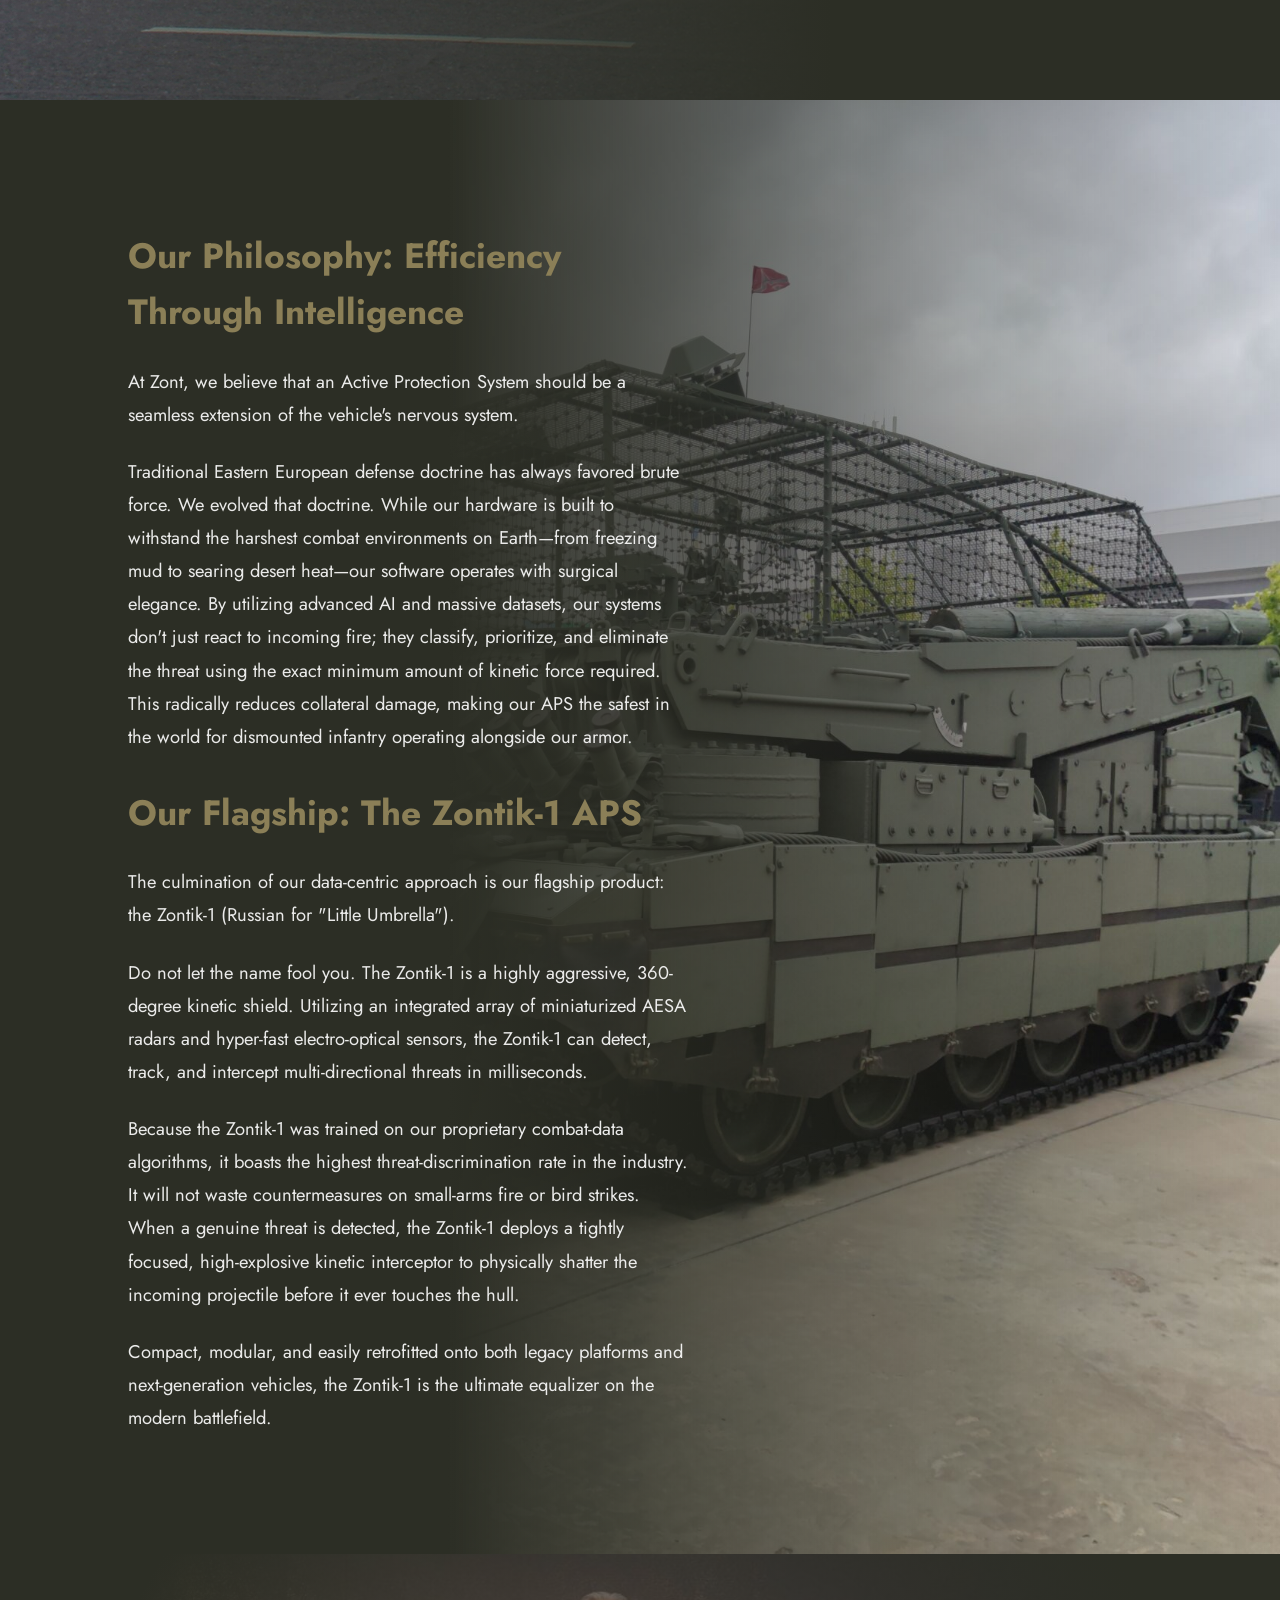
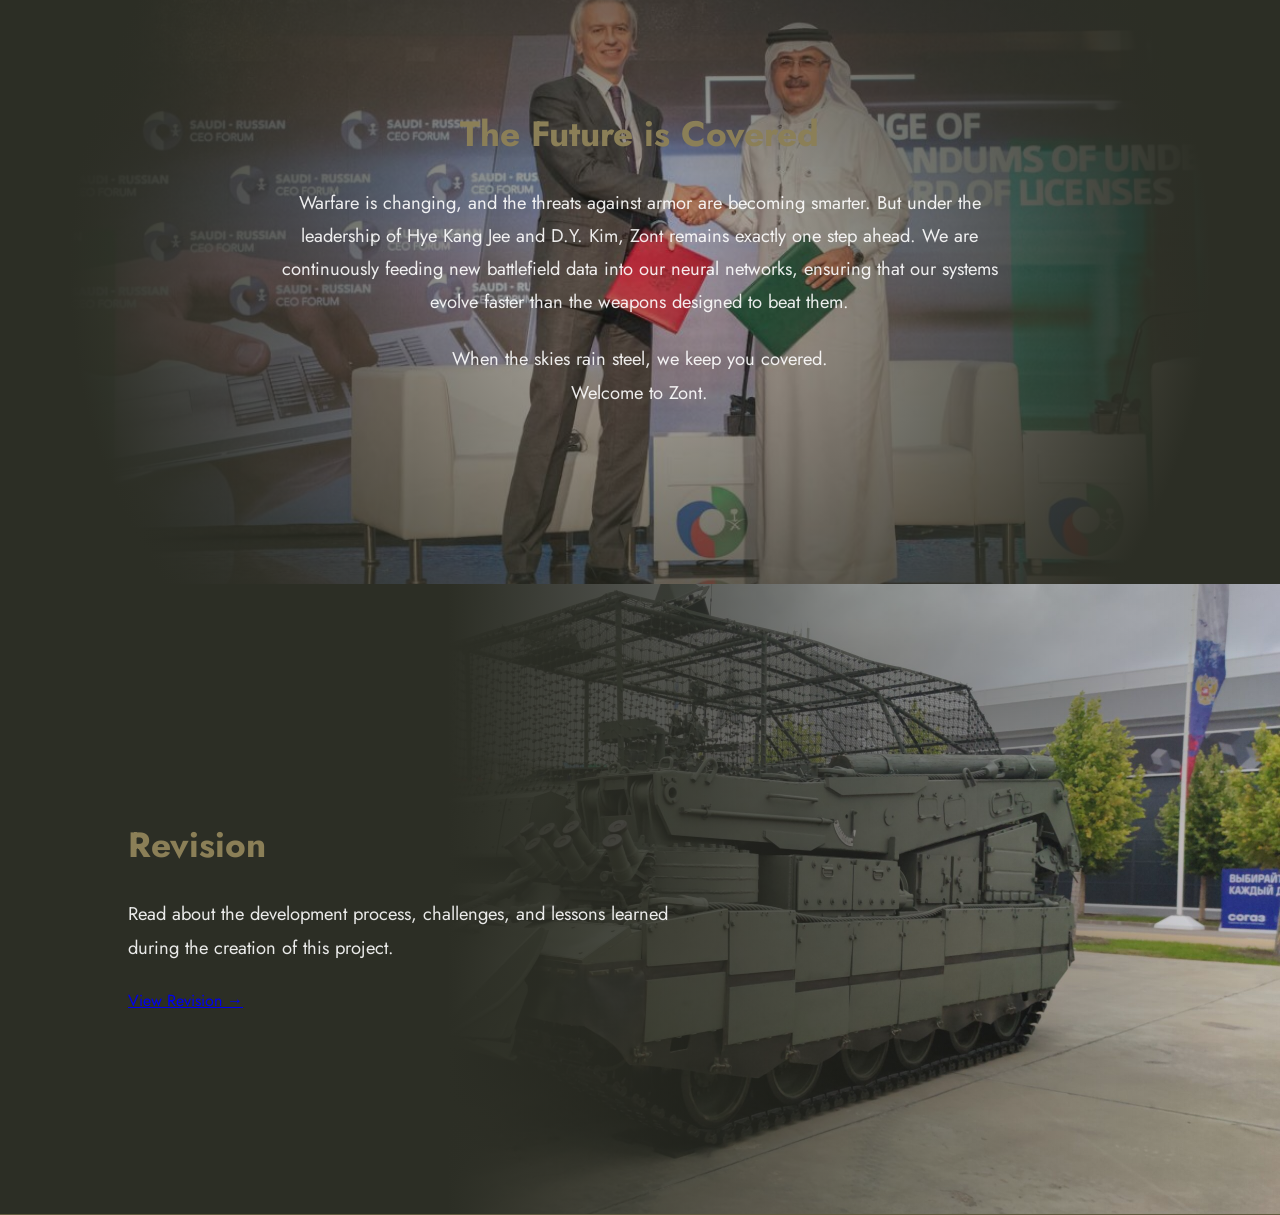
==== commit 511597f4: "Update about.html" ====
--- a/about.html
+++ b/about.html
@@ -131,7 +131,24 @@
                 <p>When the skies rain steel, we keep you covered.<br>Welcome to Zont.</p>
             </div>
         </div>
+<div class="about-section bg-right">
 
+    <div class="text-box">
+
+        <h3>Revision</h3>
+
+        <p>
+        Read about the development process, challenges,
+        and lessons learned during the creation of this project.
+        </p>
+
+        <a href="revision.html" class="revision-btn">
+            View Revision →
+        </a>
+
+    </div>
+
+</div>
     </section>
 
     <script src="script.js"></script>
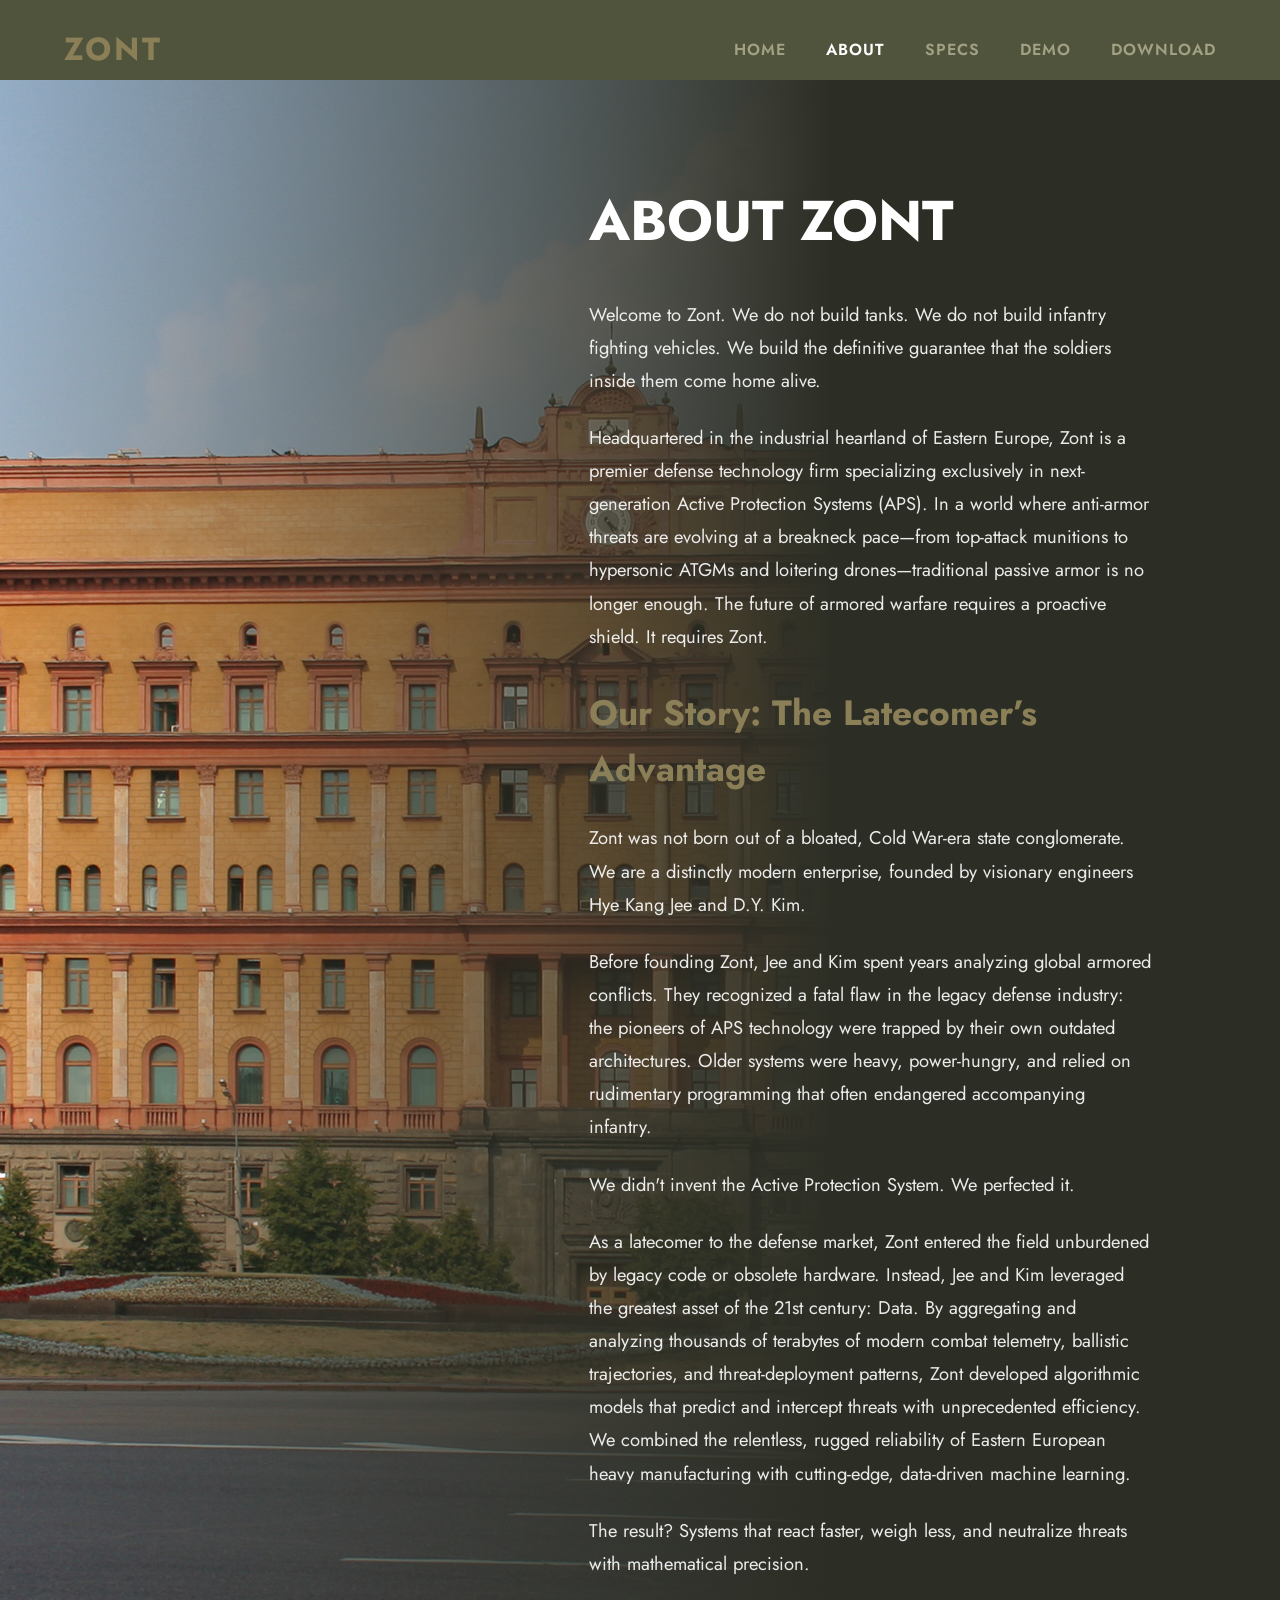
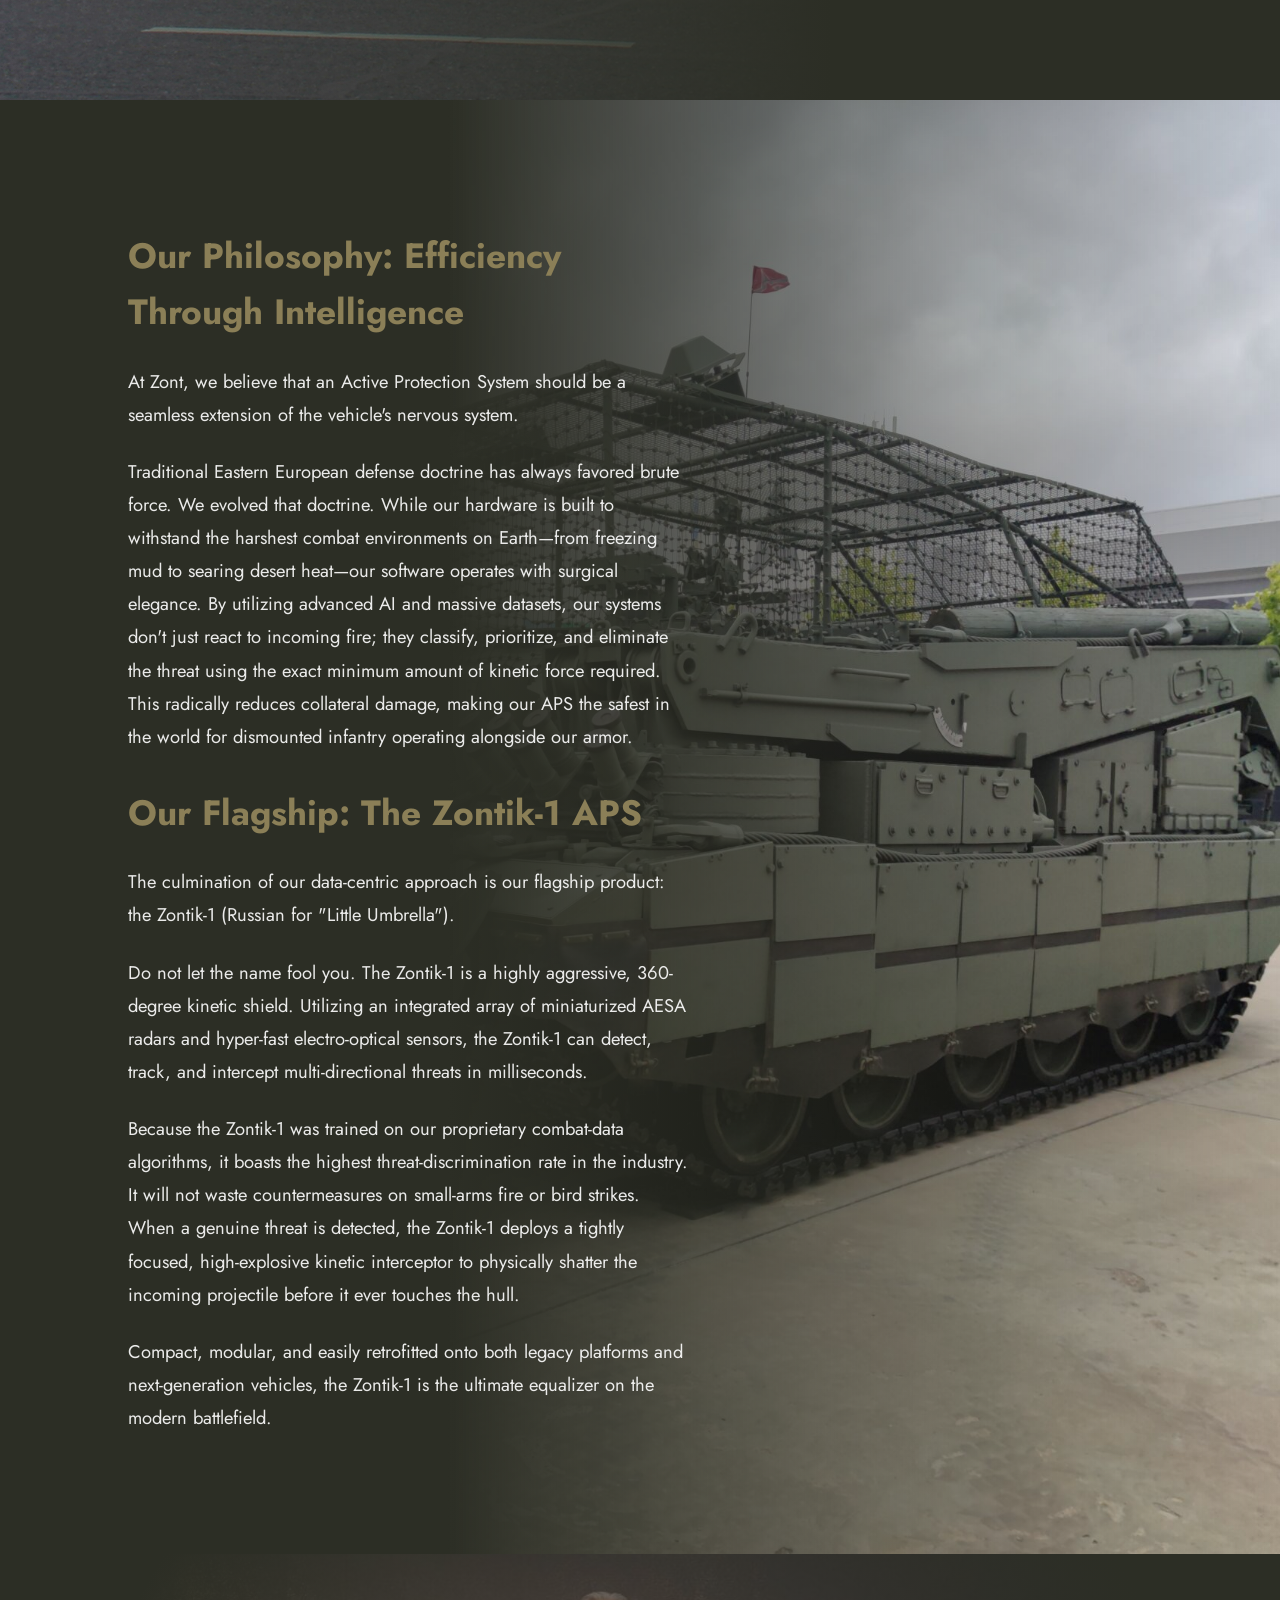
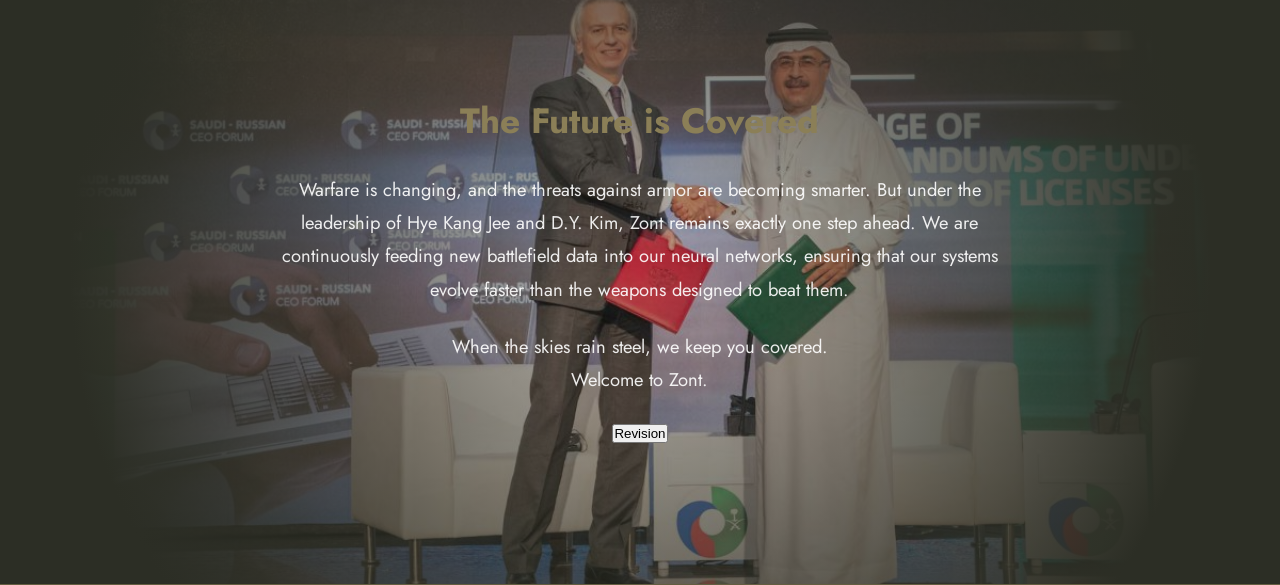
==== commit d580670d: "Update about.html" ====
--- a/about.html
+++ b/about.html
@@ -129,26 +129,12 @@
                 <h3>The Future is Covered</h3>
                 <p>Warfare is changing, and the threats against armor are becoming smarter. But under the leadership of Hye Kang Jee and D.Y. Kim, Zont remains exactly one step ahead. We are continuously feeding new battlefield data into our neural networks, ensuring that our systems evolve faster than the weapons designed to beat them.</p>
                 <p>When the skies rain steel, we keep you covered.<br>Welcome to Zont.</p>
+                <button onclick="window.location.href='revision.html'" class="revision-btn">
+    Revision
+</button>
             </div>
         </div>
-<div class="about-section bg-right">
 
-    <div class="text-box">
-
-        <h3>Revision</h3>
-
-        <p>
-        Read about the development process, challenges,
-        and lessons learned during the creation of this project.
-        </p>
-
-        <a href="revision.html" class="revision-btn">
-            View Revision →
-        </a>
-
-    </div>
-
-</div>
     </section>
 
     <script src="script.js"></script>
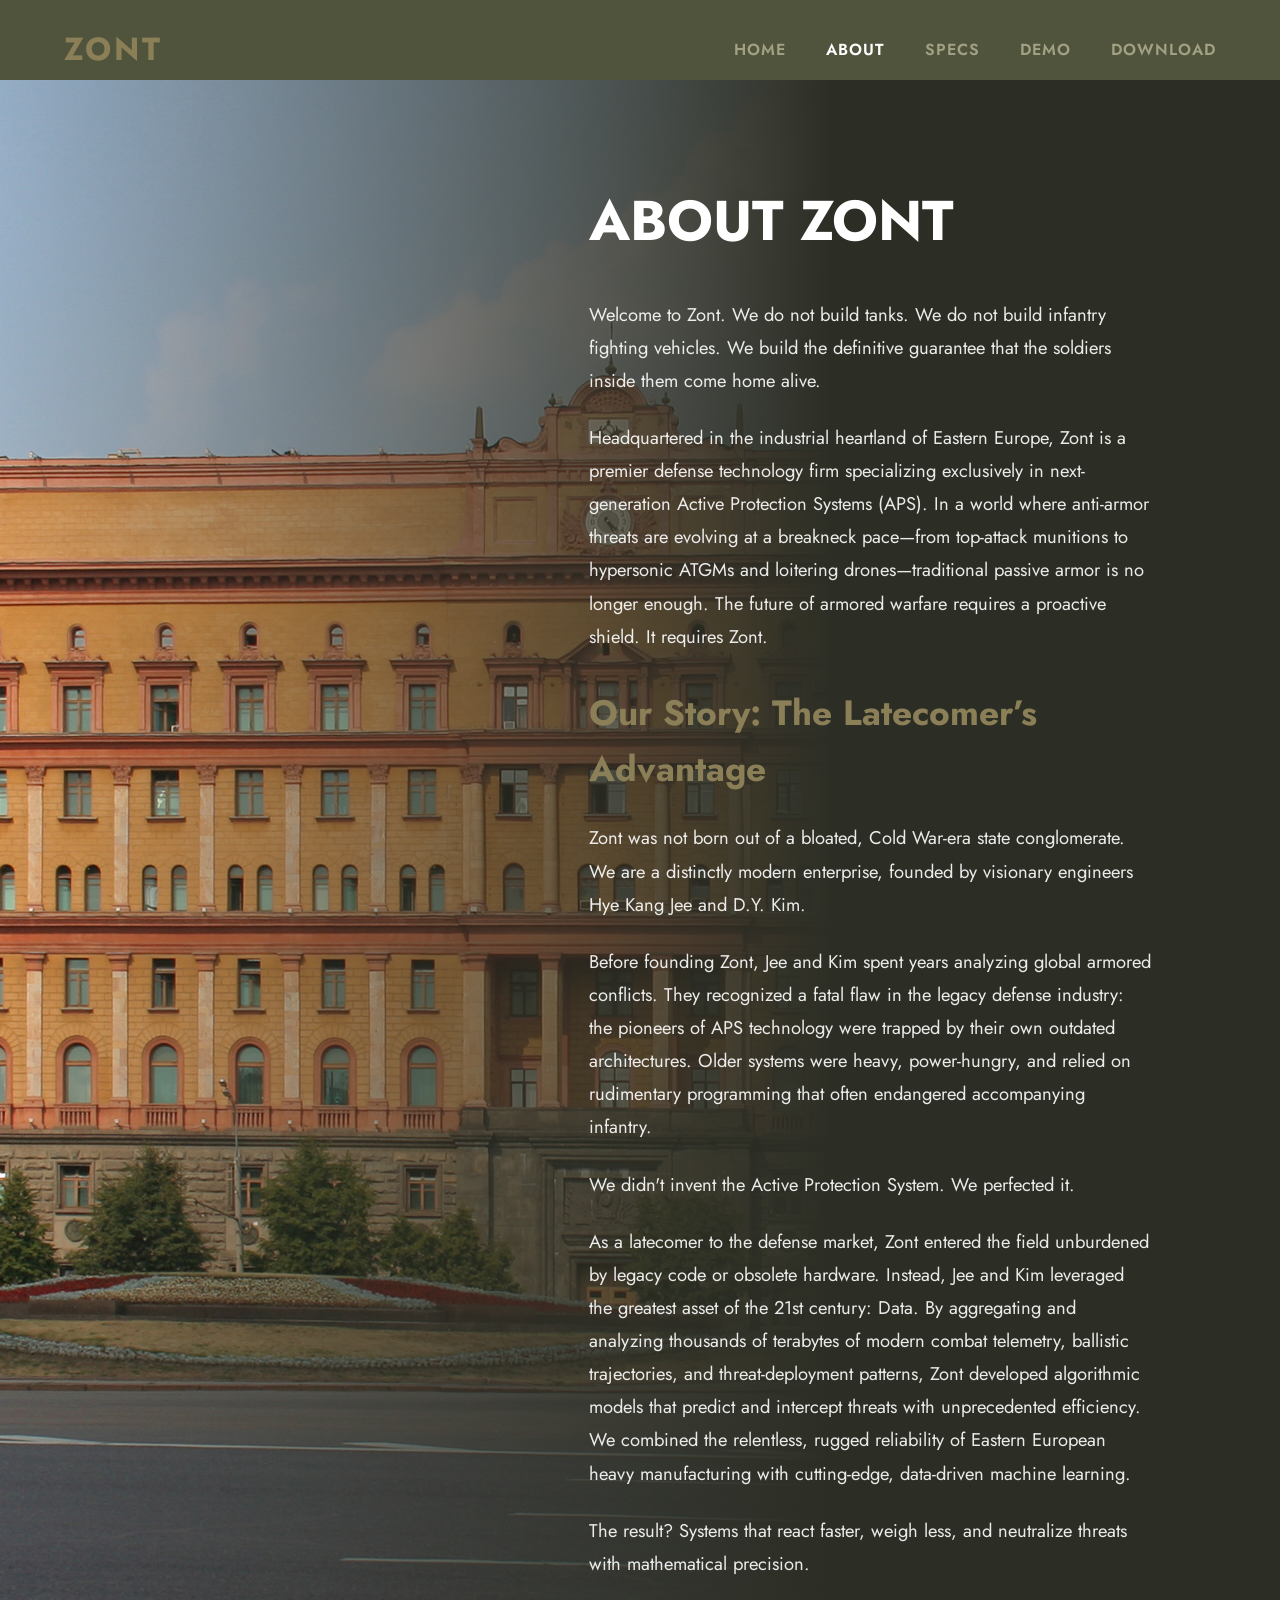
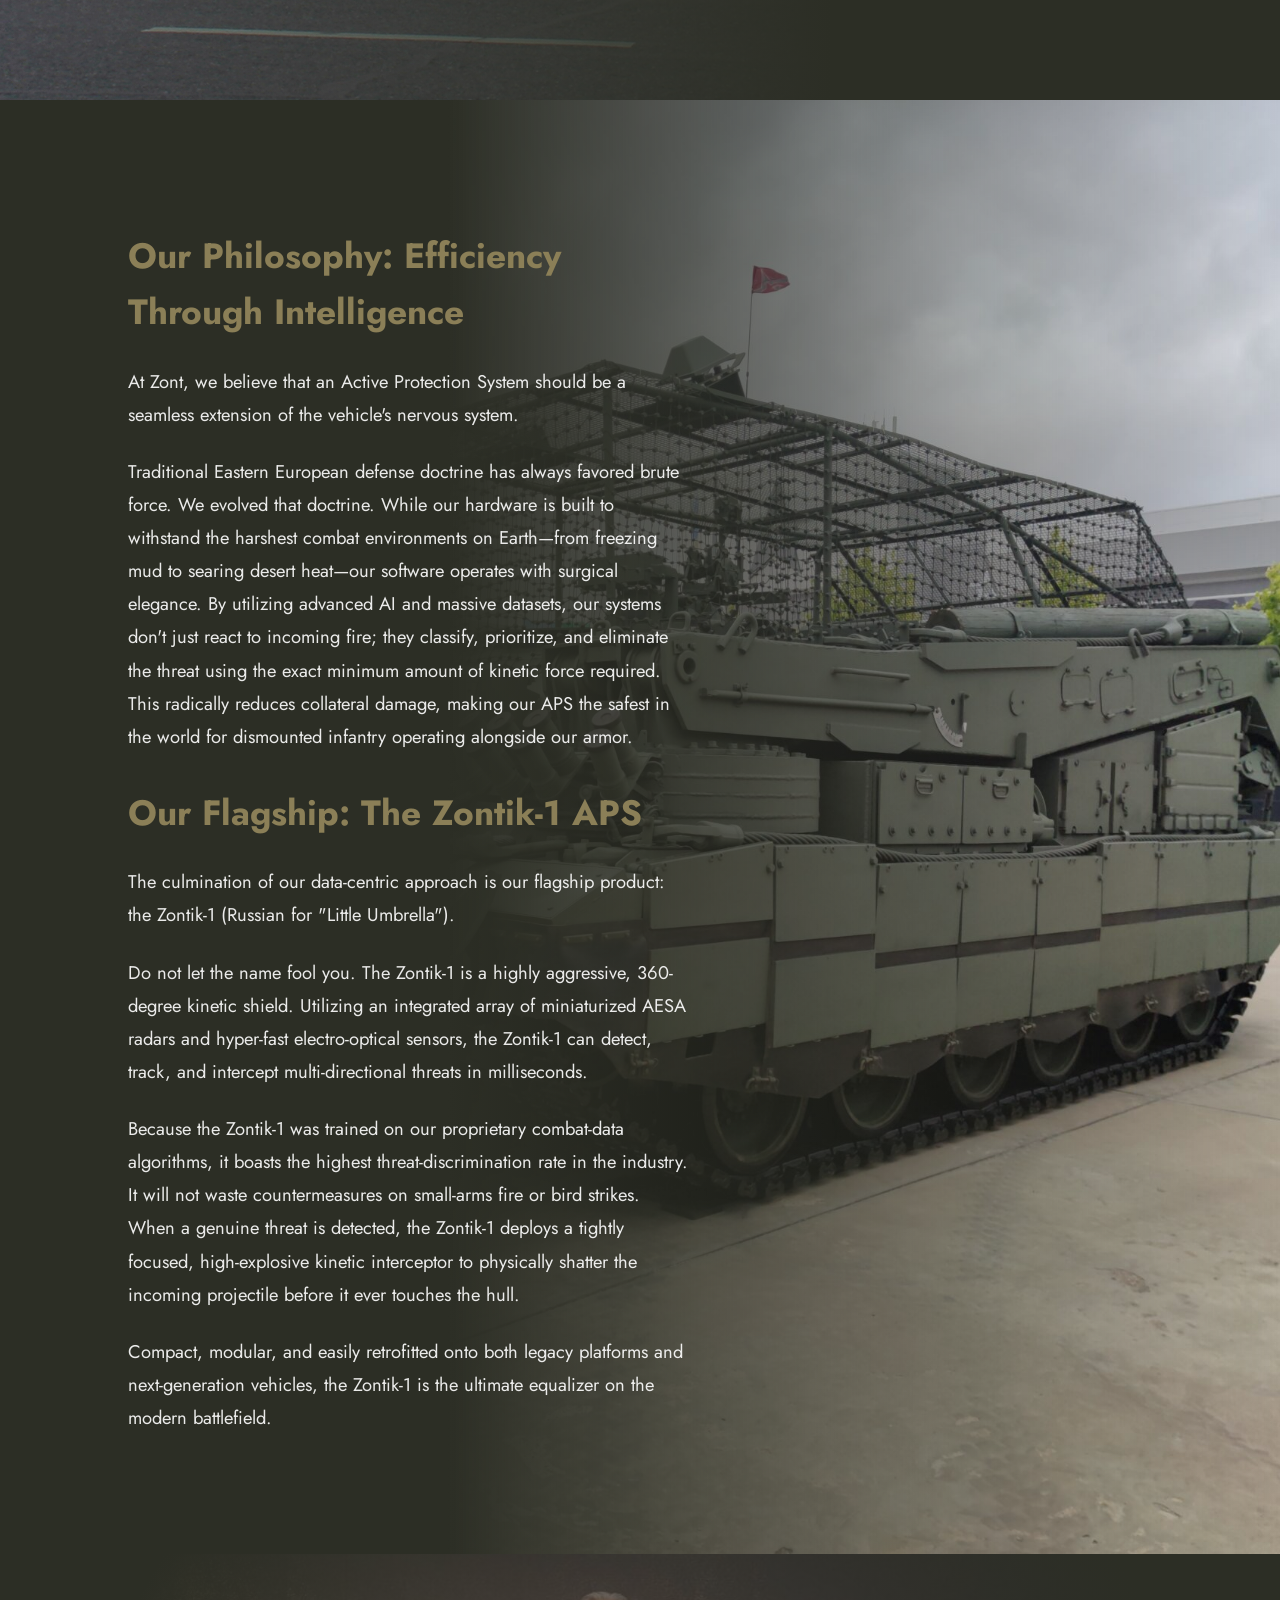
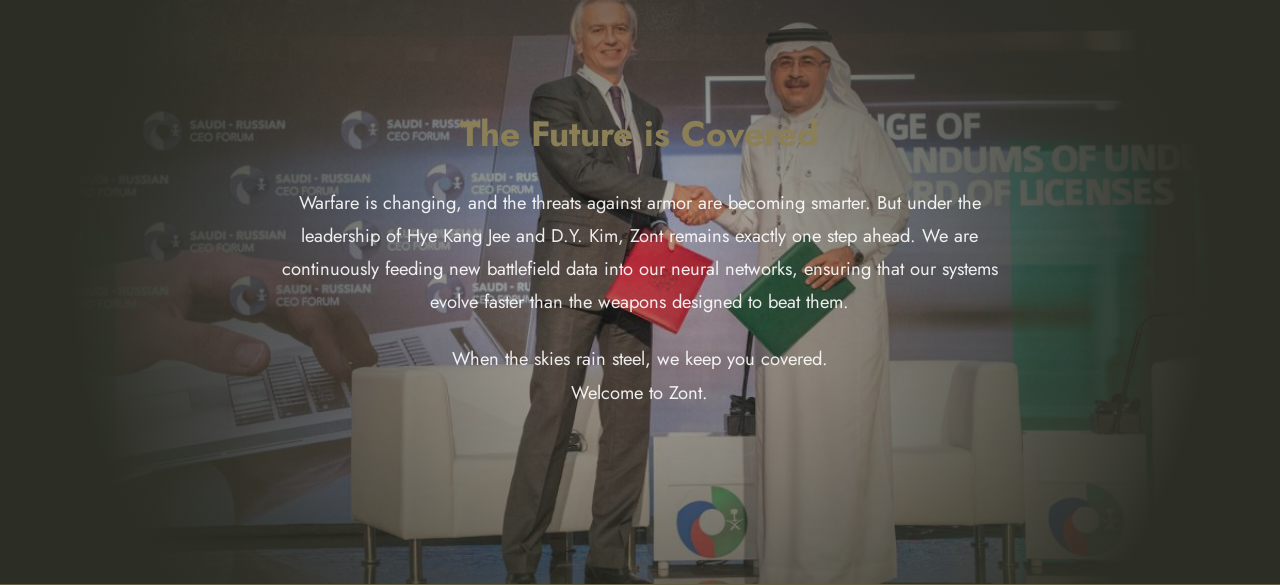
==== commit f8f590a0: "Update about.html" ====
--- a/about.html
+++ b/about.html
@@ -129,9 +129,7 @@
                 <h3>The Future is Covered</h3>
                 <p>Warfare is changing, and the threats against armor are becoming smarter. But under the leadership of Hye Kang Jee and D.Y. Kim, Zont remains exactly one step ahead. We are continuously feeding new battlefield data into our neural networks, ensuring that our systems evolve faster than the weapons designed to beat them.</p>
                 <p>When the skies rain steel, we keep you covered.<br>Welcome to Zont.</p>
-                <button onclick="window.location.href='revision.html'" class="revision-btn">
-    Revision
-</button>
+
             </div>
         </div>
 
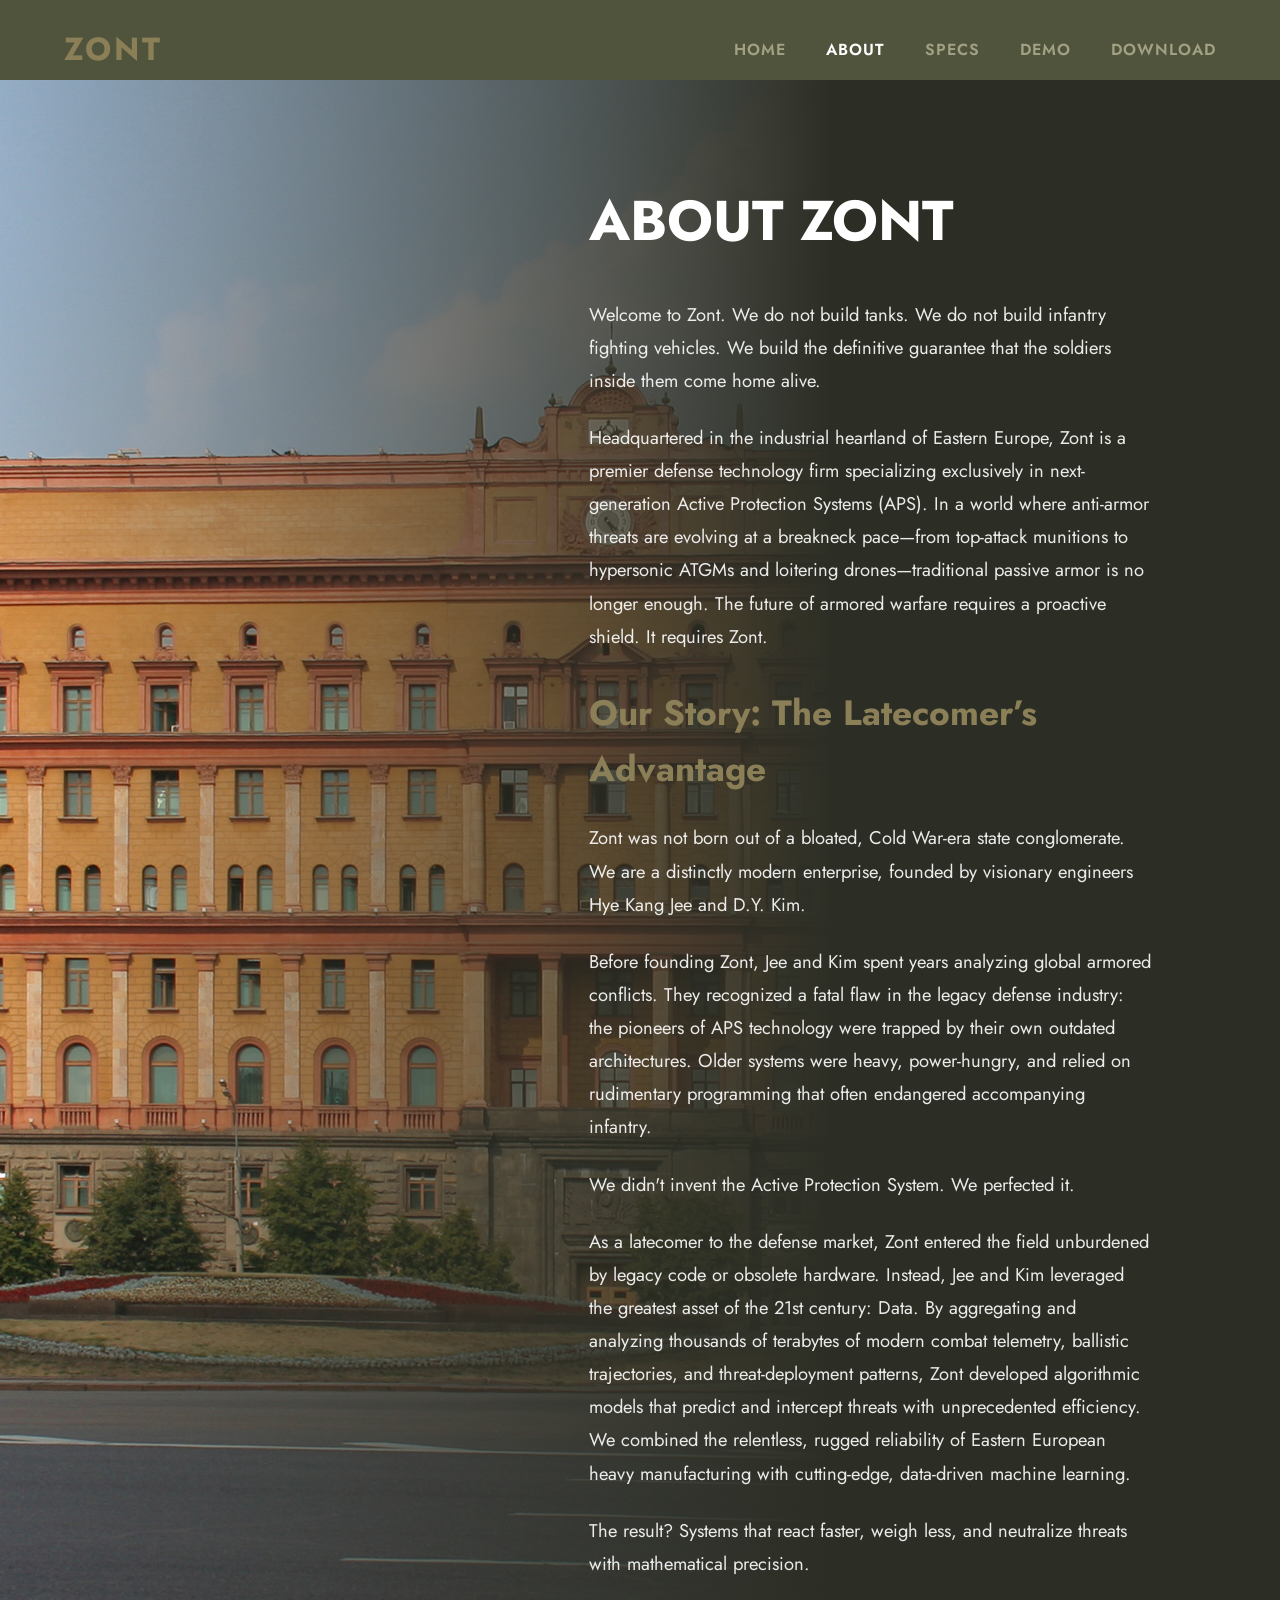
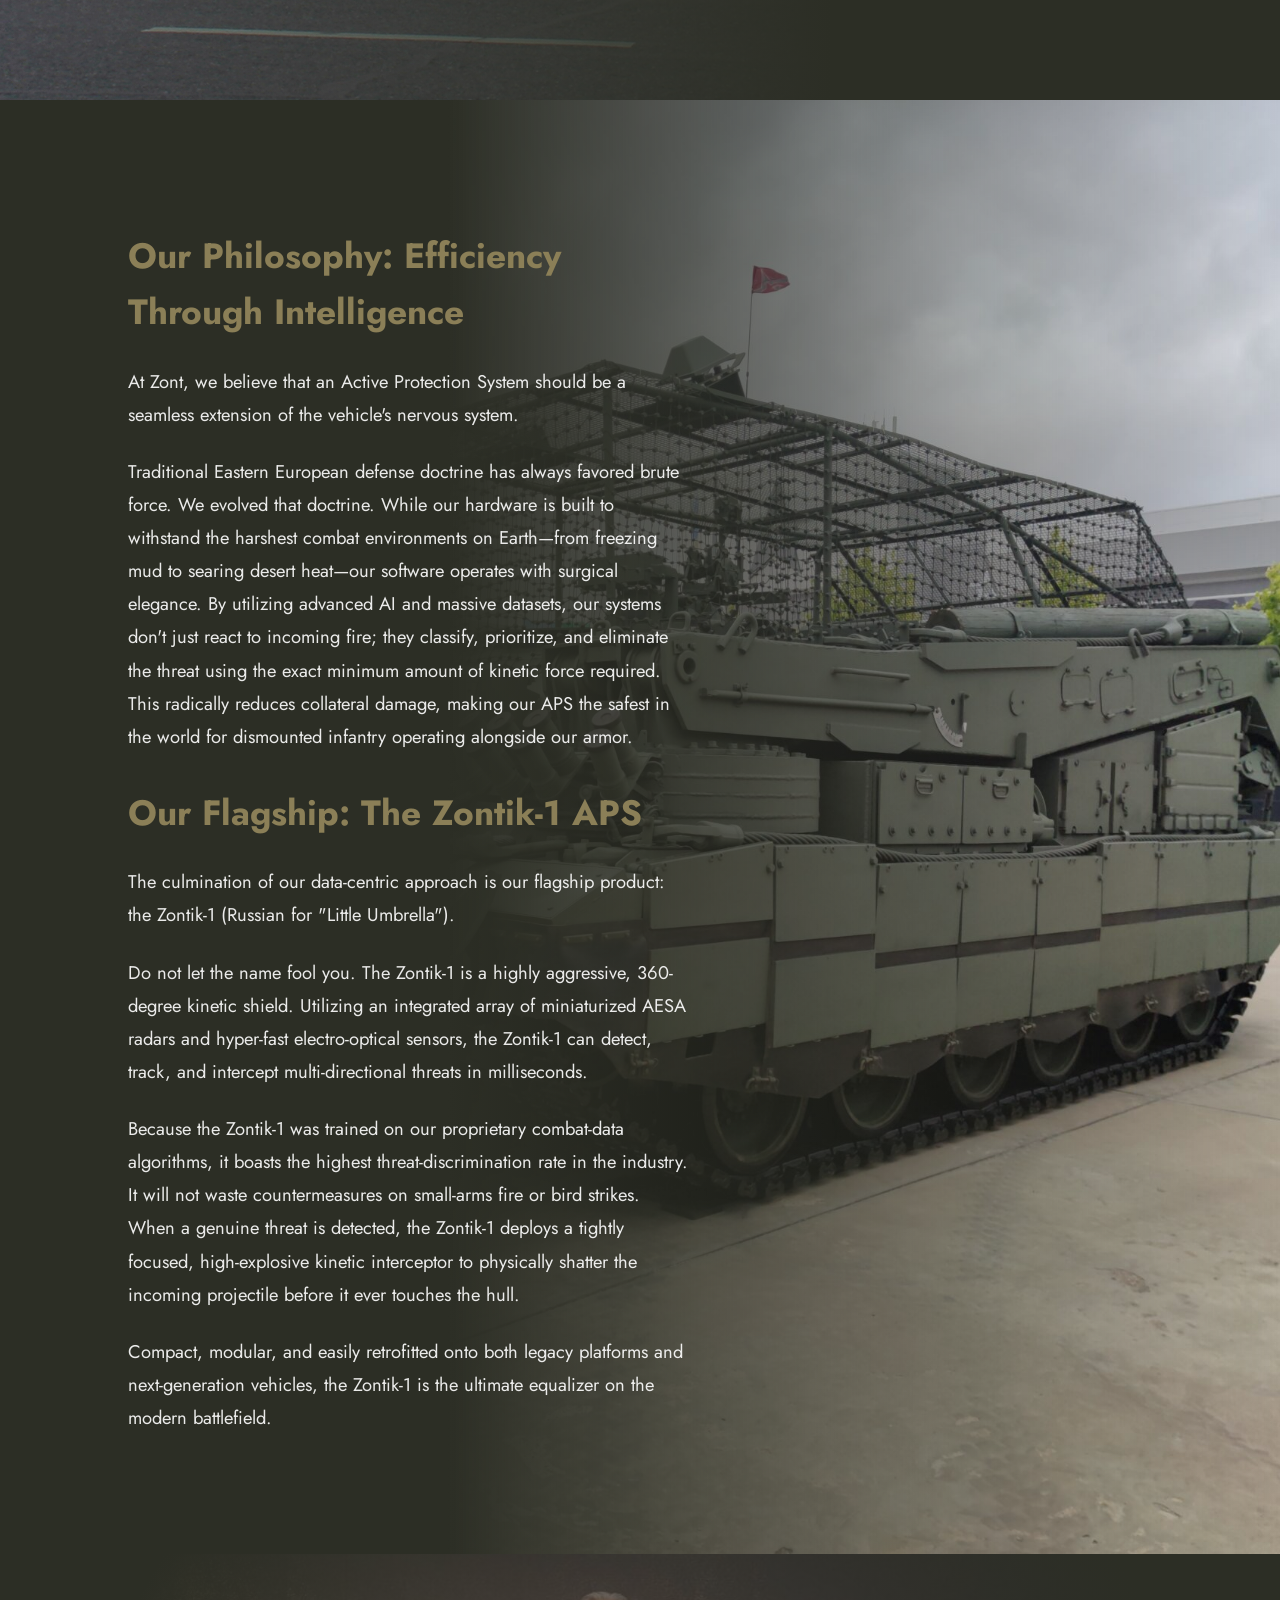
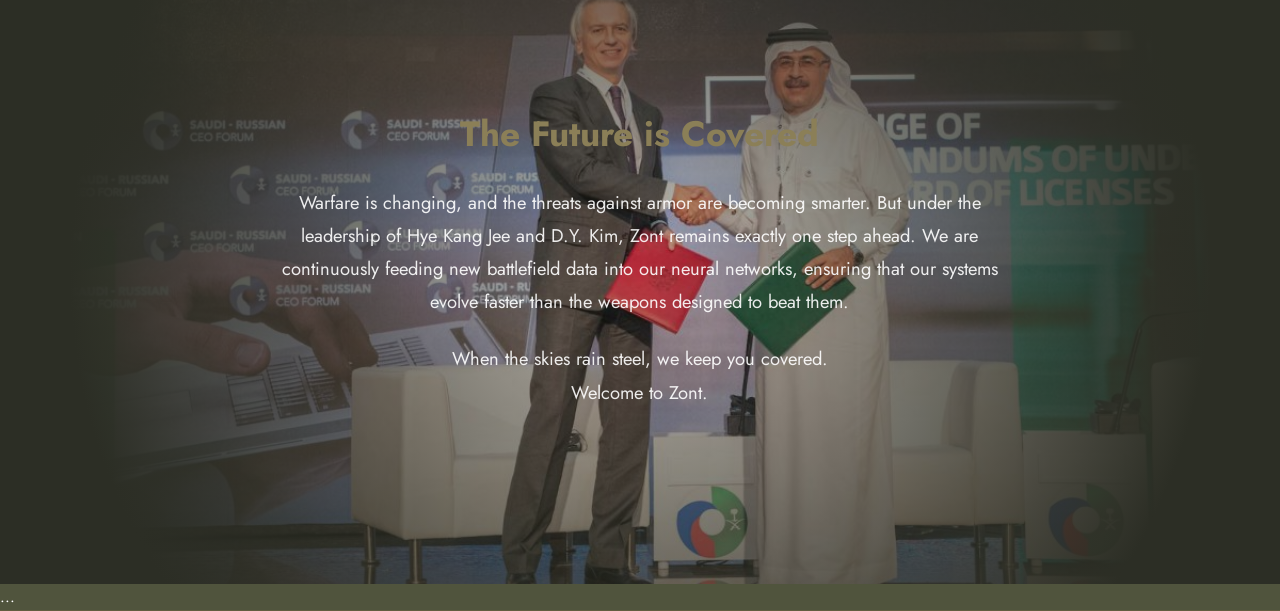
==== commit 381c1ed9: "Update about.html" ====
--- a/about.html
+++ b/about.html
@@ -132,6 +132,9 @@
 
             </div>
         </div>
+<div class="revision-section">
+   ...
+</div>
 
     </section>
 
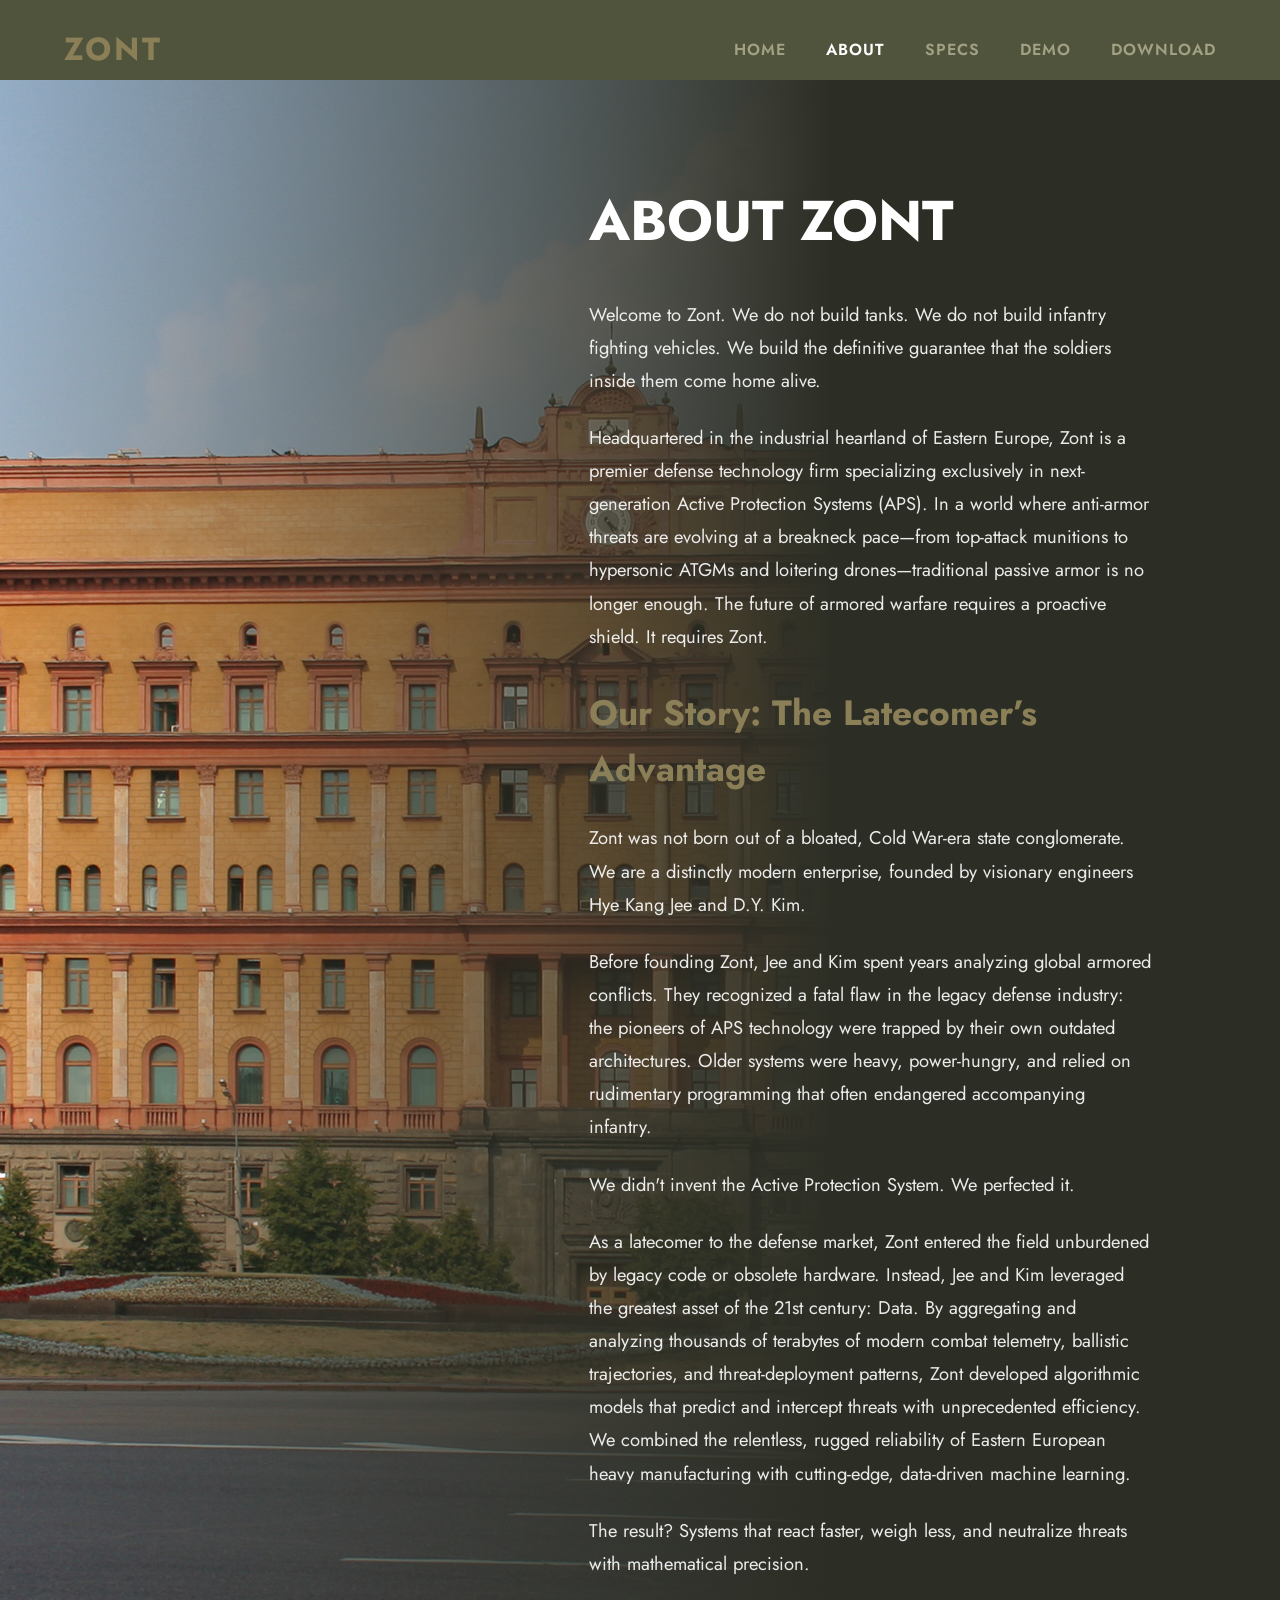
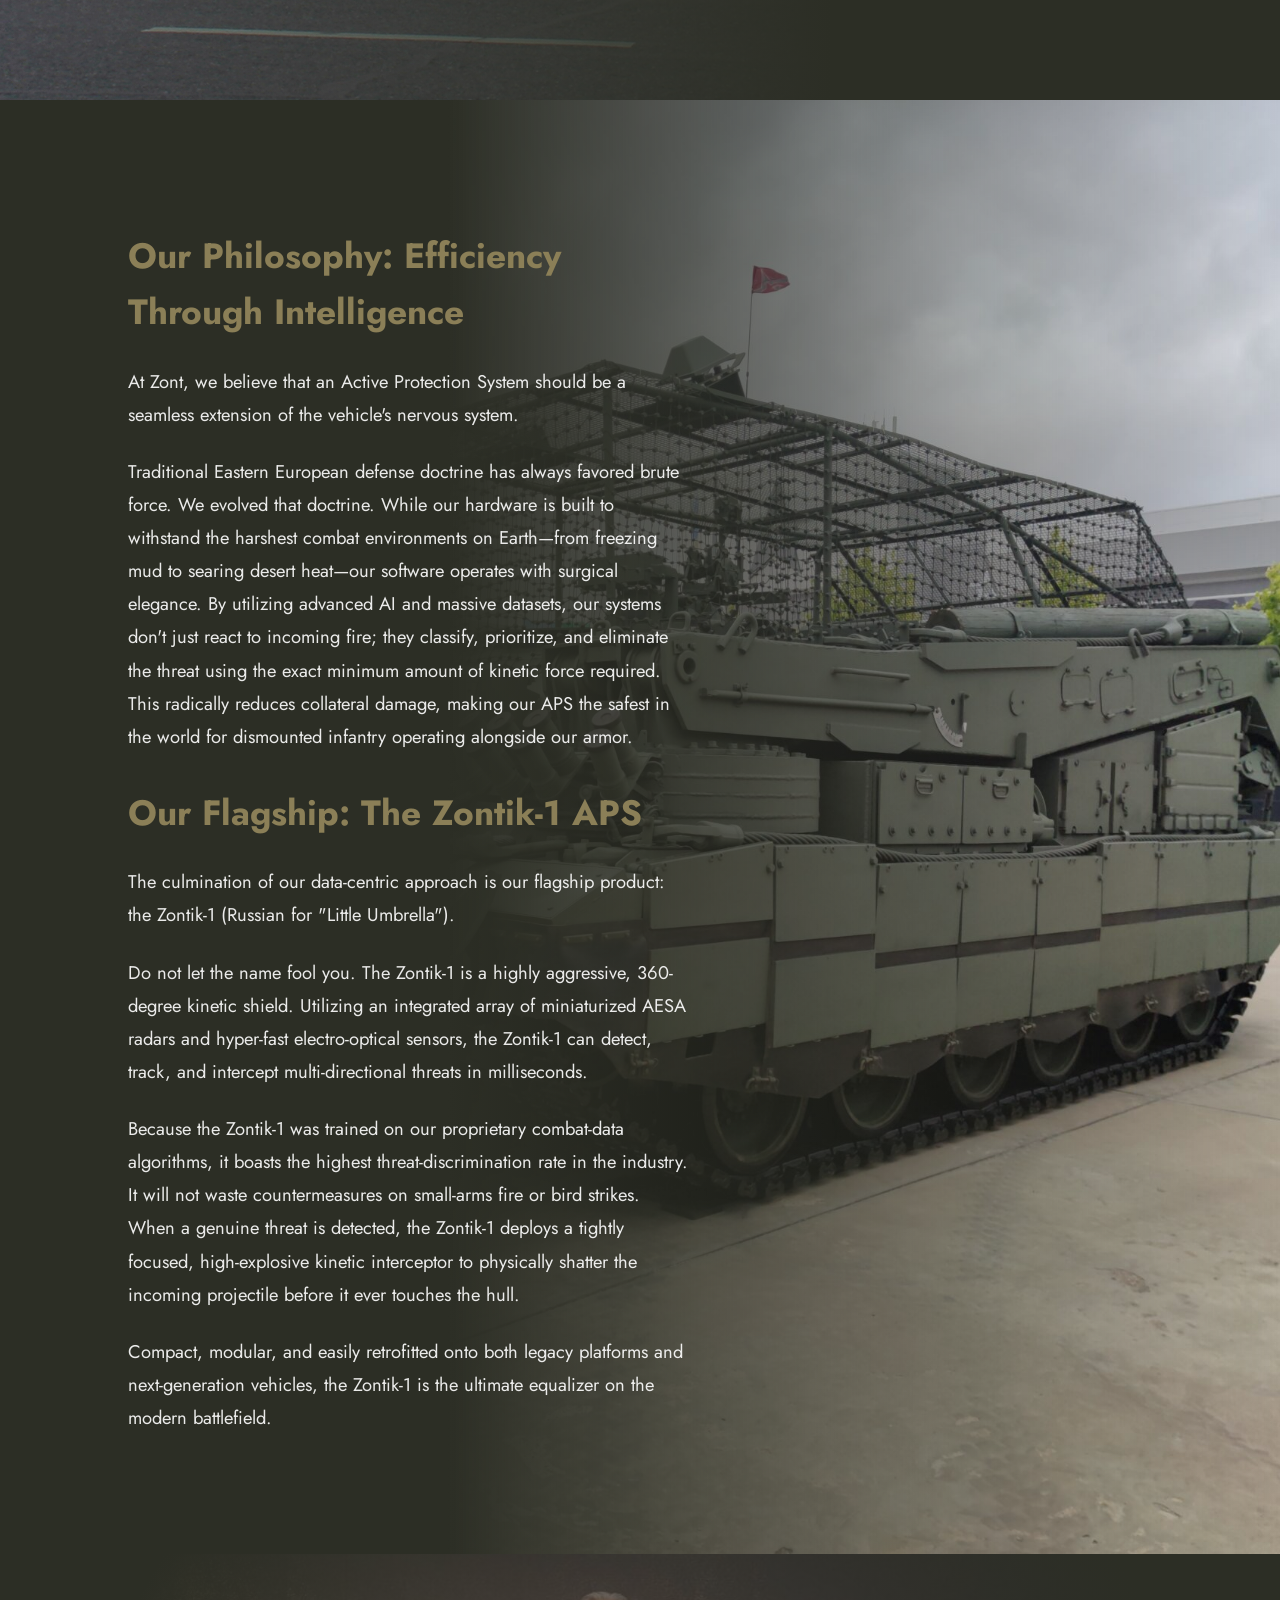
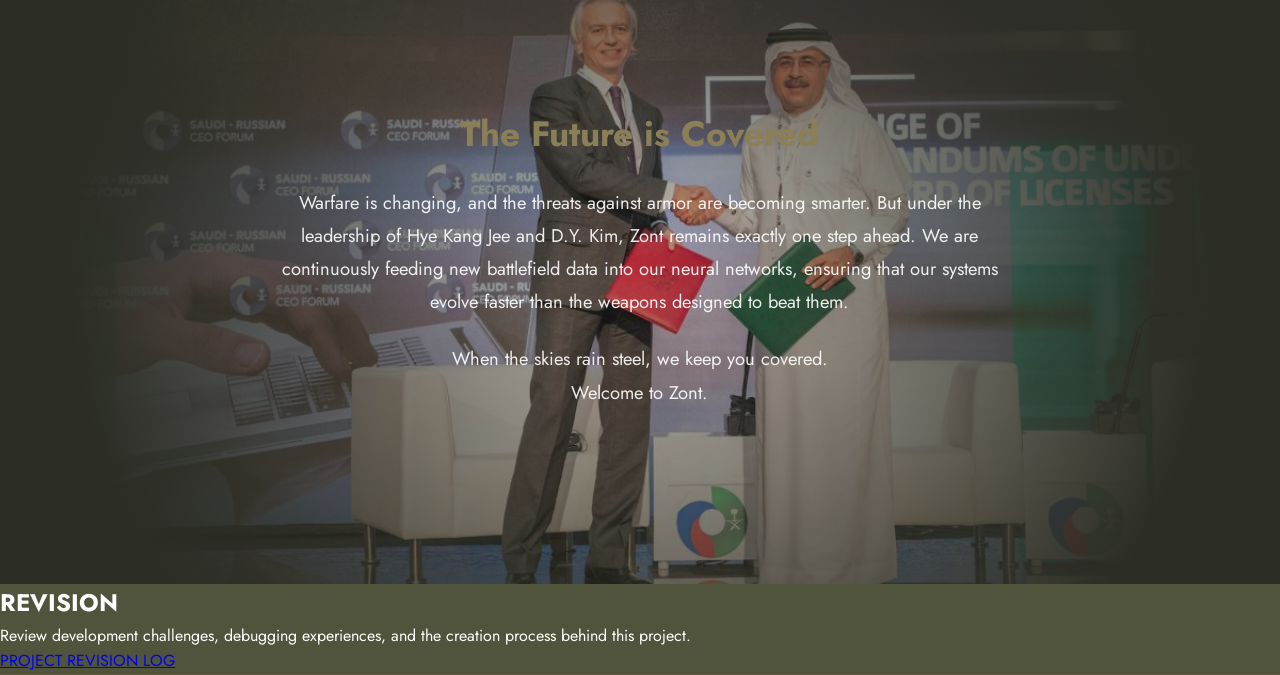
==== commit 2ee52f06: "Update about.html" ====
--- a/about.html
+++ b/about.html
@@ -132,9 +132,20 @@
 
             </div>
         </div>
-<div class="revision-section">
-   ...
-</div>
+   <!-- REVISION SECTION -->
+        <div class="revision-section">
+            <h2>REVISION</h2>
+            <div class="revision-line"></div>
+            <p>
+                Review development challenges, debugging experiences,
+                and the creation process behind this project.
+            </p>
+
+            <a href="revision.html" class="revision-bar">
+                PROJECT REVISION LOG
+            </a>
+        </div>
+
 
     </section>
 
